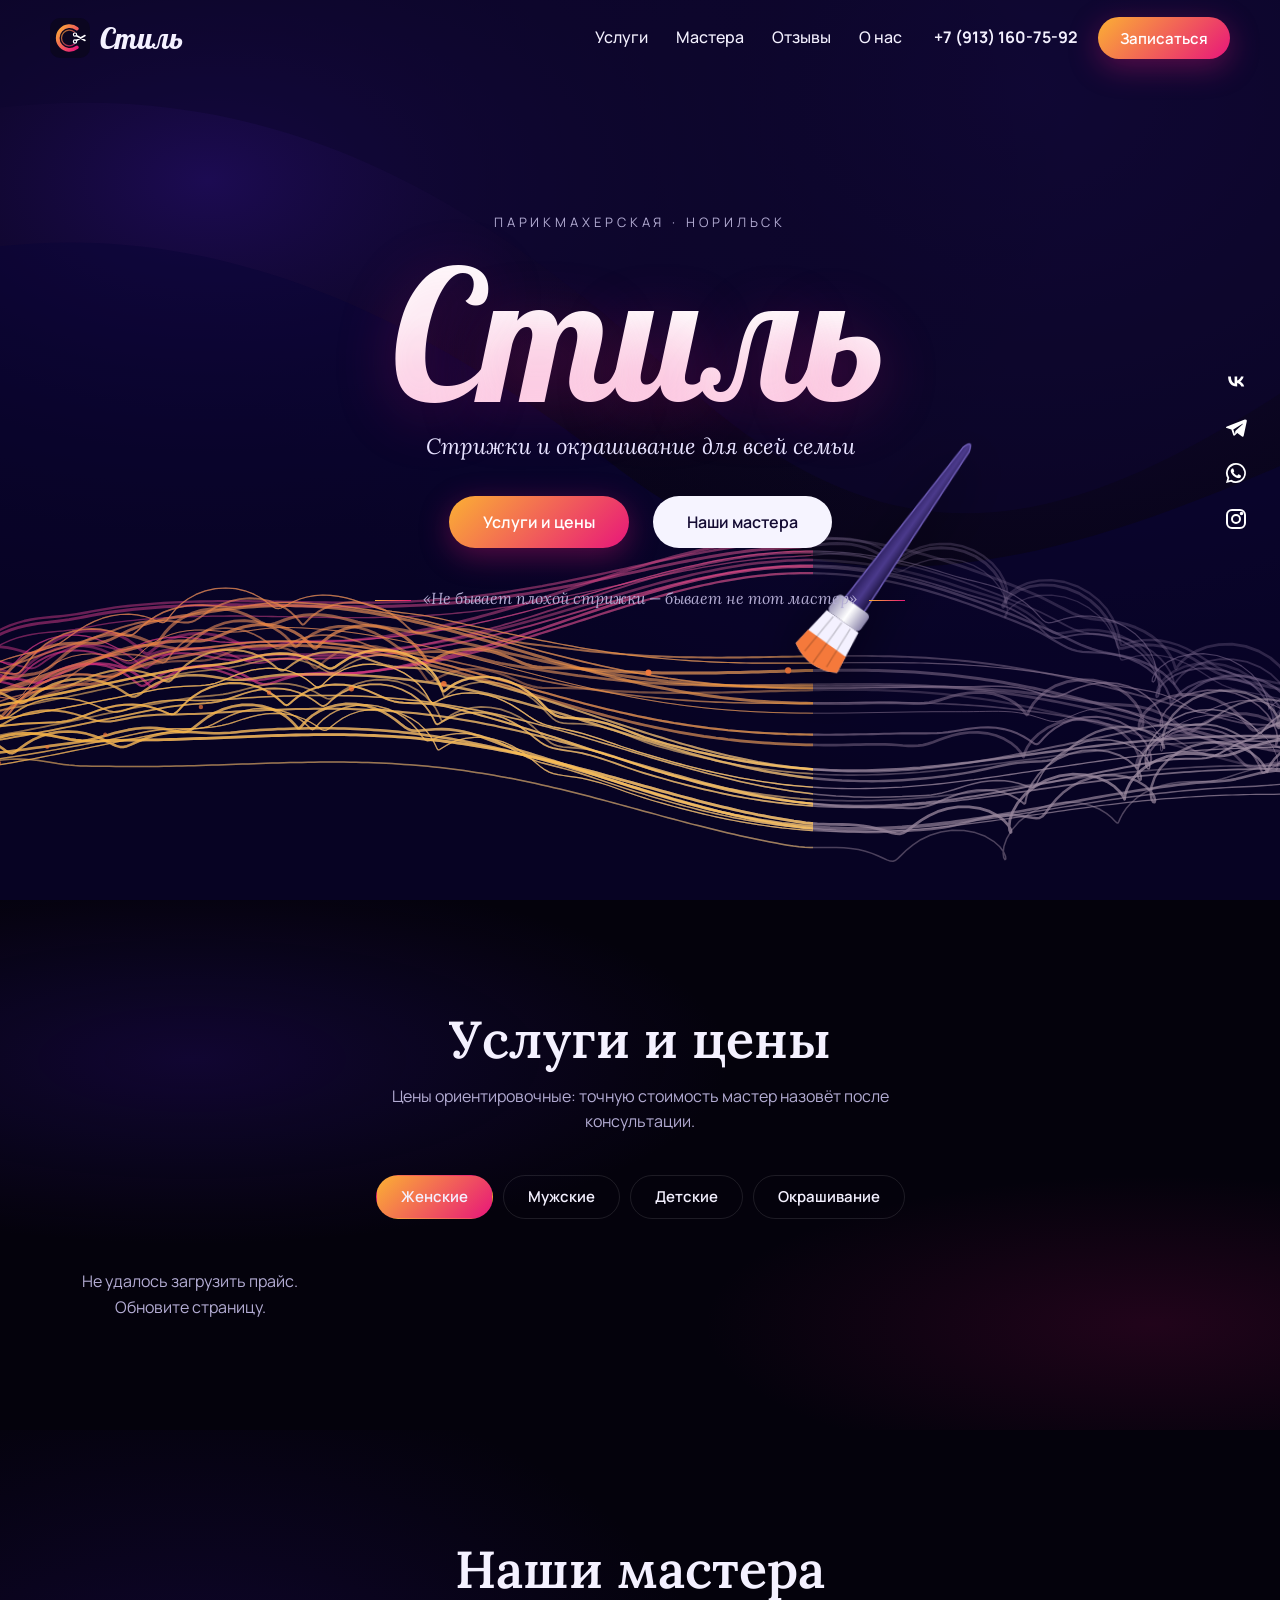
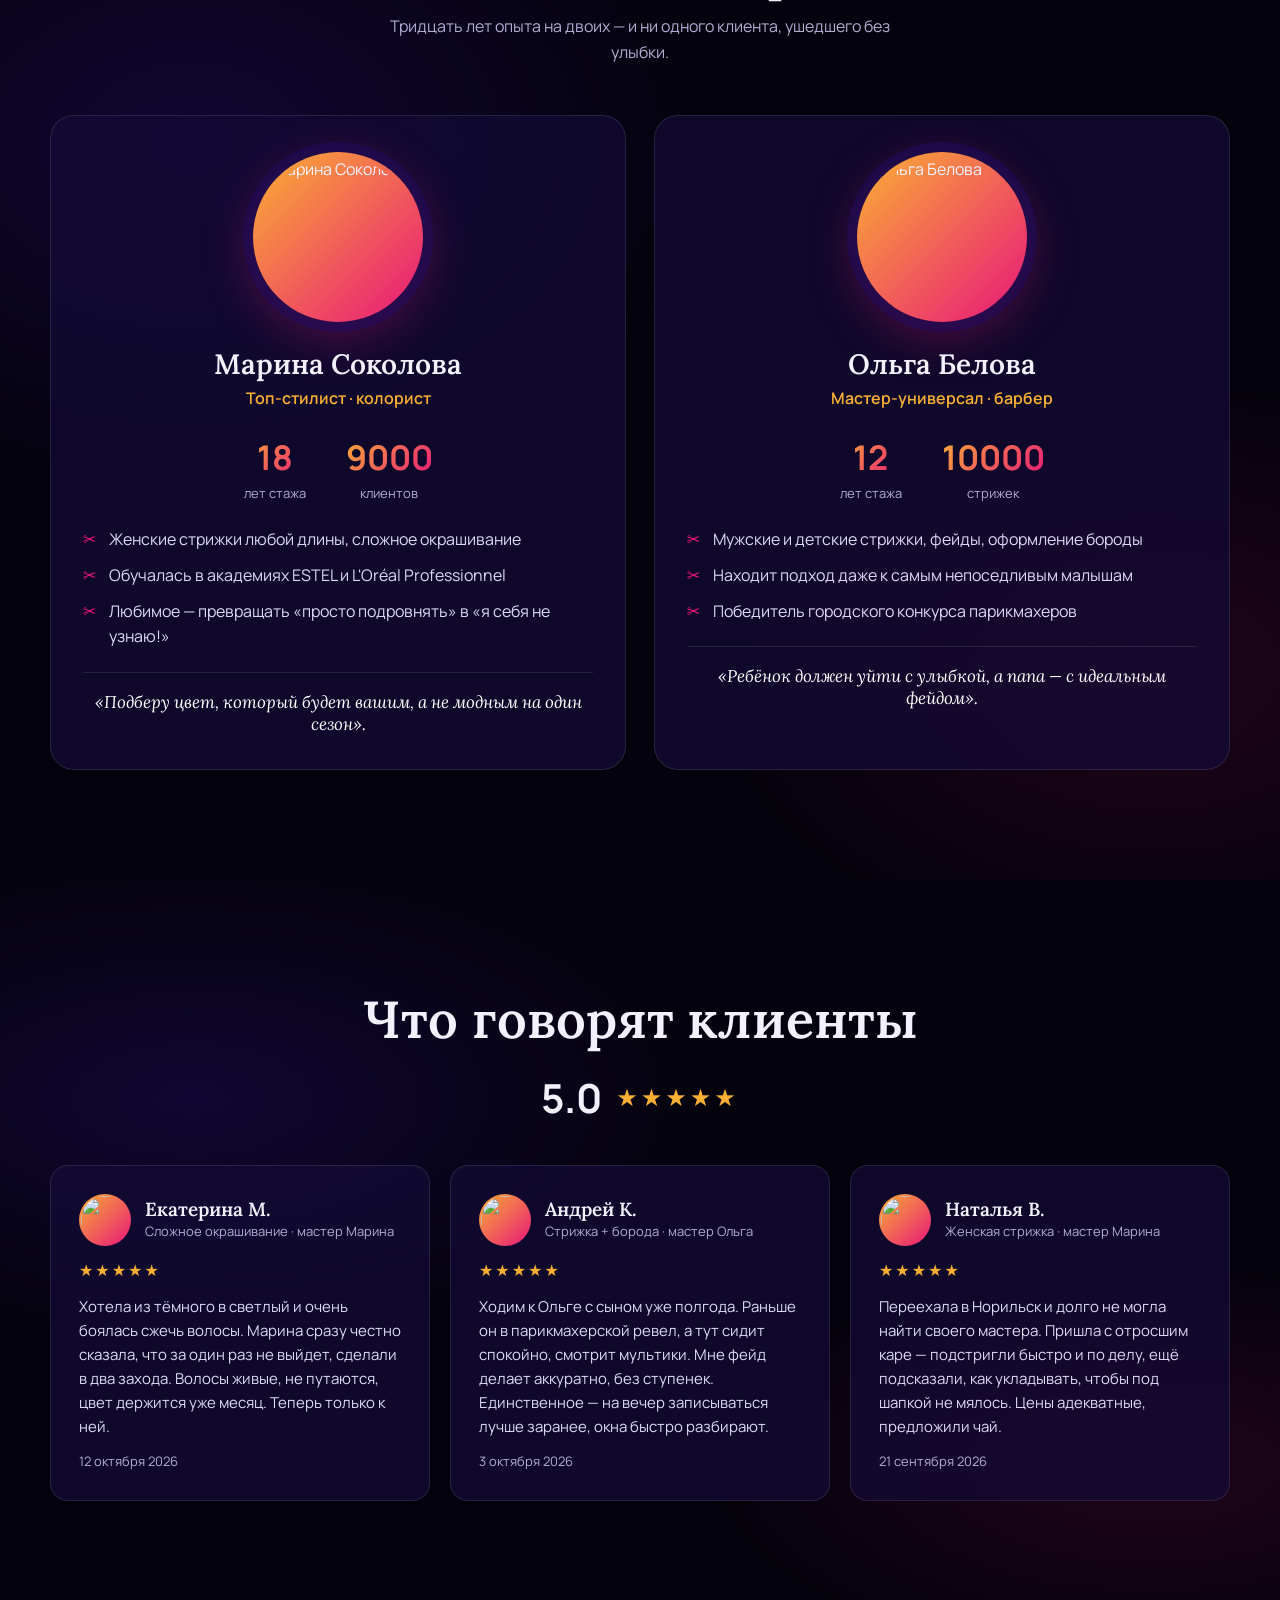
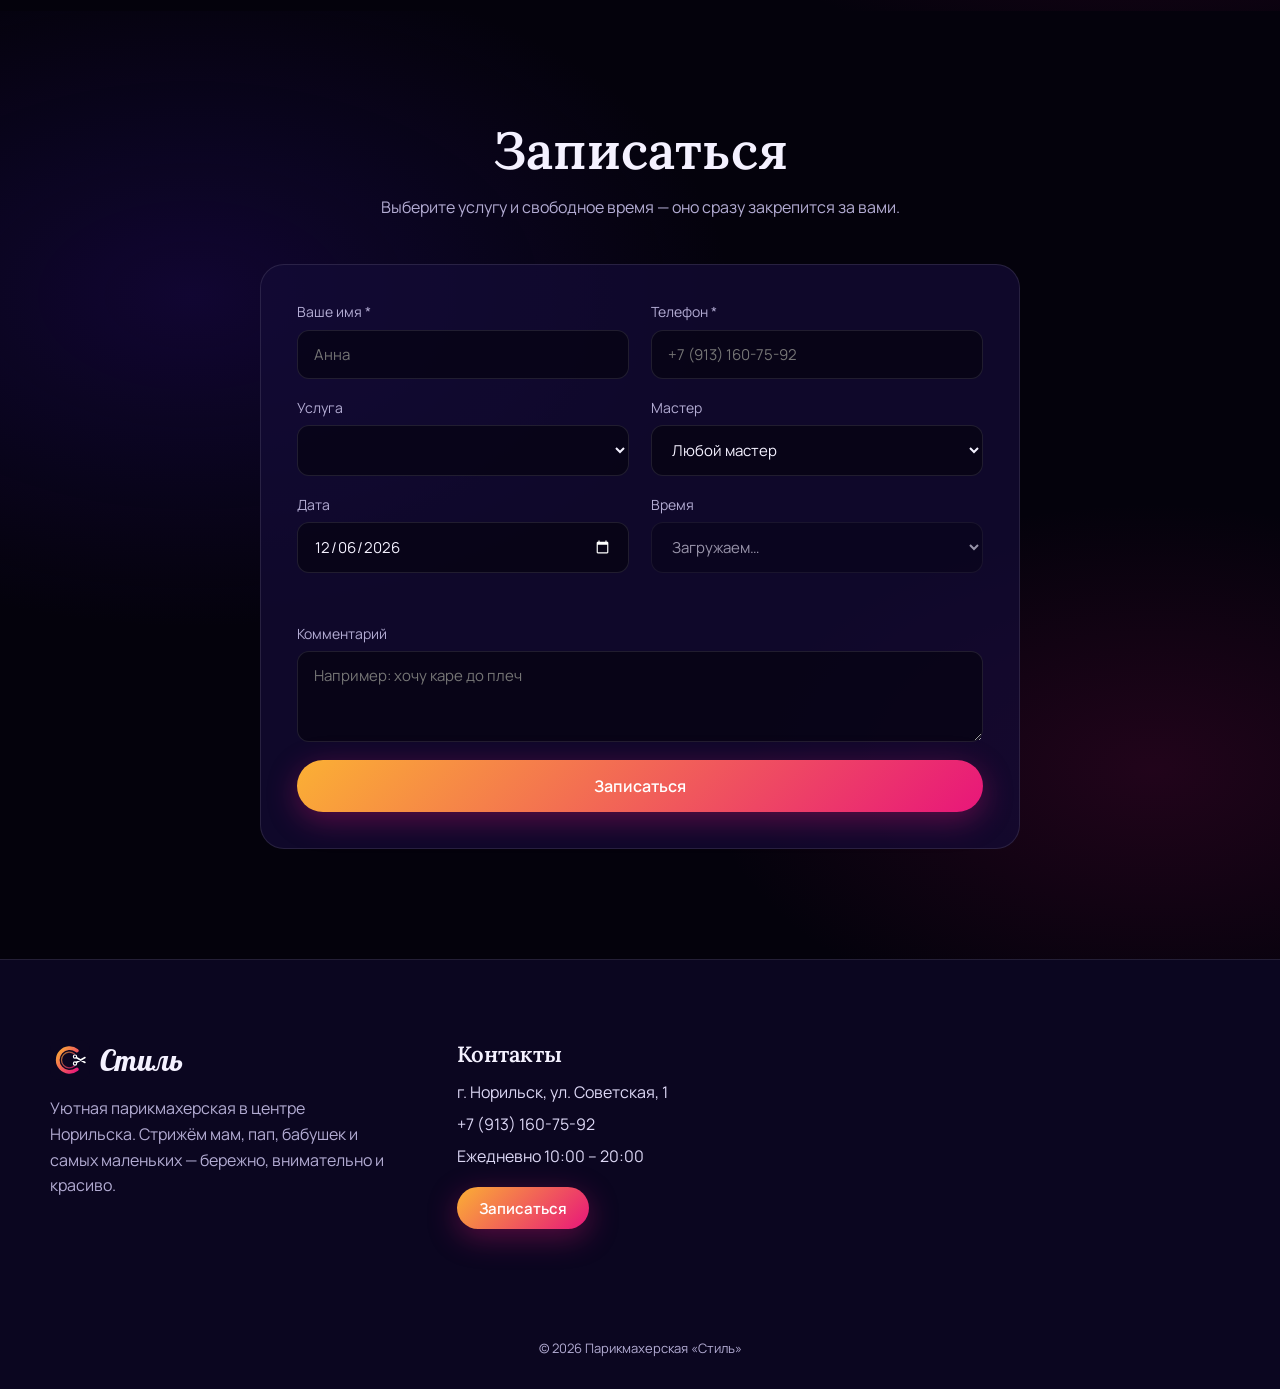
==== index.html @ c3e2d677 "Сайт парикмахерской «Стиль» с онлайн-записью - Сайт: анимированный главный экран, услуги и цены, мас" ====
<!doctype html>
<html lang="ru">
<head>
  <meta charset="utf-8">
  <meta name="viewport" content="width=device-width, initial-scale=1">
  <title>Стиль — парикмахерская в Норильске</title>
  <meta name="description" content="Парикмахерская «Стиль» в Норильске: женские, мужские и детские стрижки, окрашивание. Советская, 1.">
  <link rel="icon" href="favicon.svg" type="image/svg+xml">
  <link rel="preconnect" href="https://fonts.googleapis.com">
  <link rel="preconnect" href="https://fonts.gstatic.com" crossorigin>
  <link href="https://fonts.googleapis.com/css2?family=Lobster&family=Lora:ital,wght@0,500;0,600;1,400&family=Manrope:wght@400;500;600;700&display=swap" rel="stylesheet">
  <link rel="stylesheet" href="styles.css">
</head>
<body>

  <!-- Шапка -->
  <header class="header" id="header">
    <div class="container header__inner">
      <a href="#top" class="logo" aria-label="Стиль — на главную">
        <img src="favicon.svg" alt="" width="40" height="40">
        <span class="logo__name">Стиль</span>
      </a>

      <nav class="nav" id="nav">
        <a href="#services">Услуги</a>
        <a href="#masters">Мастера</a>
        <a href="#reviews">Отзывы</a>
        <a href="#about">О нас</a>
      </nav>

      <div class="header__actions">
        <a href="tel:+79131607592" class="phone" data-copy-phone>+7 (913) 160-75-92</a>
        <a href="#booking" class="btn btn--grad btn--sm">Записаться</a>
        <button class="burger" id="burger" aria-label="Открыть меню" aria-expanded="false">
          <span></span><span></span><span></span>
        </button>
      </div>
    </div>
  </header>

  <!-- Экран 1: главный -->
  <section class="hero" id="top">
    <svg class="hero__bg" viewBox="0 0 1440 900" preserveAspectRatio="xMidYMid slice" aria-hidden="true">
      <defs>
        <radialGradient id="glow1" cx="20%" cy="20%" r="60%">
          <stop offset="0" stop-color="#1c0b52"/>
          <stop offset="1" stop-color="#05030f" stop-opacity="0"/>
        </radialGradient>
        <!-- градиенты прядей для каждой палитры добавляются из script.js -->
        <clipPath id="paintClip">
          <rect id="paintRect" x="-200" y="0" width="0" height="900"/>
        </clipPath>
        <linearGradient id="handle" x1="0" x2="1">
          <stop offset="0" stop-color="#2a1d5c"/>
          <stop offset=".5" stop-color="#4b3a8c"/>
          <stop offset="1" stop-color="#1b1240"/>
        </linearGradient>
        <linearGradient id="ferrule" x1="0" x2="1">
          <stop offset="0" stop-color="#9c97b8"/>
          <stop offset=".5" stop-color="#ffffff"/>
          <stop offset="1" stop-color="#8a84aa"/>
        </linearGradient>
      </defs>
      <rect width="1440" height="900" fill="url(#glow1)"/>
      <path d="M0 120 C 300 60, 520 160, 760 380 S 1180 520, 1440 340 L1440 0 L0 0 Z" fill="#0d0630" opacity=".55"/>
      <path d="M0 260 C 260 200, 480 300, 700 470 S 1160 560, 1440 430 L1440 900 L0 900 Z" fill="#0a0538" opacity=".55"/>
      <!-- пряди: нижний слой — текущий цвет, верхний — новый, открывается за кисточкой -->
      <g id="strandsBase"></g>
      <g id="strandsPaint" clip-path="url(#paintClip)"></g>
      <g id="drops"></g>

      <!-- кисточка для окрашивания; кончик щетины — в точке (0, 0) -->
      <g id="brush" class="brush">
        <g transform="rotate(32)">
          <path d="M-2.5 -175 Q0 -184 2.5 -175 L8 -46 L-8 -46 Z" fill="url(#handle)" stroke="#6d5bb5" stroke-width="1"/>
          <rect x="-13" y="-48" width="26" height="14" rx="3" fill="url(#ferrule)"/>
          <path d="M-13 -34 L13 -34 L17 -4 Q0 6 -17 -4 Z" fill="#f4f1ff"/>
          <path id="brushPaint" d="M-15.5 -16 L15.5 -16 L17 -4 Q0 6 -17 -4 Z" fill="#E8167A"/>
          <path d="M-7 -33 L-9 -3 M0 -33 L0 0 M7 -33 L9 -3" stroke="rgba(0,0,0,.18)" stroke-width="1"/>
        </g>
      </g>
    </svg>

    <div class="hero__content container">
      <p class="hero__eyebrow">Парикмахерская · Норильск</p>
      <h1 class="hero__title">Стиль</h1>
      <p class="hero__lead">Стрижки и окрашивание для всей семьи</p>
      <div class="hero__buttons">
        <a href="#services" class="btn btn--grad">Услуги и цены</a>
        <a href="#masters" class="btn btn--light">Наши мастера</a>
      </div>
      <p class="hero__quote">«Не бывает плохой стрижки — бывает не тот мастер»</p>
    </div>

    <ul class="socials" aria-label="Мы в соцсетях">
      <li><a href="#" aria-label="ВКонтакте">
        <svg viewBox="0 0 24 24"><path d="M12.8 17.5c-5.5 0-8.6-3.8-8.7-10h2.8c.1 4.6 2.1 6.5 3.7 6.9V7.5h2.6v3.9c1.6-.2 3.3-2 3.8-3.9h2.6c-.4 2.4-2.2 4.2-3.4 4.9 1.2.6 3.2 2.1 4 5.1h-2.9c-.6-1.9-2.2-3.4-4.1-3.6v3.6h-.4z"/></svg>
      </a></li>
      <li><a href="#" aria-label="Telegram">
        <svg viewBox="0 0 24 24"><path d="M21.4 4.3 2.9 11.4c-1.3.5-1.2 1.2-.2 1.5l4.7 1.5 1.8 5.6c.2.6.4.8.9.8.4 0 .6-.2.9-.5l2.3-2.2 4.7 3.5c.9.5 1.5.2 1.7-.8l3.1-14.5c.3-1.3-.5-1.8-1.4-1.5zM9.3 14.6l8.9-5.6c.4-.3.8-.1.5.2l-7.4 6.7-.3 3.3-1.7-4.6z"/></svg>
      </a></li>
      <li><a href="#" aria-label="WhatsApp">
        <svg viewBox="0 0 24 24"><path d="M12 2a10 10 0 0 0-8.6 15.1L2 22l5-1.3A10 10 0 1 0 12 2zm0 18.2c-1.5 0-3-.4-4.2-1.2l-.3-.2-3 .8.8-2.9-.2-.3A8.2 8.2 0 1 1 12 20.2zm4.5-6.1c-.2-.1-1.5-.7-1.7-.8-.2-.1-.4-.1-.6.1l-.8 1c-.1.2-.3.2-.5.1-.7-.3-1.4-.7-2-1.2-.6-.5-1-1.1-1.4-1.7-.1-.3 0-.4.1-.5l.4-.4.2-.4v-.4l-.8-1.9c-.2-.5-.4-.4-.6-.4h-.5c-.2 0-.5.1-.7.3-.6.6-.9 1.4-.9 2.2.1 1 .5 1.9 1.1 2.7 1.1 1.6 2.5 2.9 4.2 3.7.5.2.9.4 1.4.5.6.2 1.1.2 1.7.1.5-.1 1.5-.6 1.7-1.2.2-.4.2-.8.1-1.2l-.4-.2z"/></svg>
      </a></li>
      <li><a href="#" aria-label="Instagram">
        <svg viewBox="0 0 24 24" fill="none" stroke="currentColor" stroke-width="2"><rect x="3" y="3" width="18" height="18" rx="5"/><circle cx="12" cy="12" r="4"/><circle cx="17.5" cy="6.5" r=".8" fill="currentColor"/></svg>
      </a></li>
    </ul>
  </section>

  <!-- Экран 2: услуги и цены -->
  <section class="section" id="services">
    <div class="container">
      <h2 class="section__title">Услуги и цены</h2>
      <p class="section__lead">Цены ориентировочные: точную стоимость мастер назовёт после консультации.</p>

      <div class="tabs" role="tablist">
        <button class="tab is-active" role="tab" data-tab="women">Женские</button>
        <button class="tab" role="tab" data-tab="men">Мужские</button>
        <button class="tab" role="tab" data-tab="kids">Детские</button>
        <button class="tab" role="tab" data-tab="color">Окрашивание</button>
      </div>

      <div class="price-grid" id="priceGrid"><!-- заполняется из script.js --></div>
    </div>
  </section>

  <!-- Экран 3: мастера -->
  <section class="section" id="masters">
    <div class="container">
      <h2 class="section__title">Наши мастера</h2>
      <p class="section__lead">Тридцать лет опыта на двоих — и ни одного клиента, ушедшего без улыбки.</p>

      <div class="masters">
        <article class="master">
          <div class="master__photo">
            <img src="https://randomuser.me/api/portraits/women/44.jpg" alt="Марина Соколова" loading="lazy">
          </div>
          <div class="master__body">
            <h3 class="master__name">Марина Соколова</h3>
            <p class="master__role">Топ-стилист · колорист</p>
            <div class="master__stats">
              <div><b data-count="18">18</b><span>лет стажа</span></div>
              <div><b data-count="9000">9000</b><span>клиентов</span></div>
            </div>
            <ul class="master__facts">
              <li>Женские стрижки любой длины, сложное окрашивание</li>
              <li>Обучалась в академиях ESTEL и L'Oréal Professionnel</li>
              <li>Любимое — превращать «просто подровнять» в «я себя не узнаю!»</li>
            </ul>
            <blockquote class="master__quote">«Подберу цвет, который будет вашим, а не модным на один сезон».</blockquote>
          </div>
        </article>

        <article class="master">
          <div class="master__photo">
            <img src="https://randomuser.me/api/portraits/women/68.jpg" alt="Ольга Белова" loading="lazy">
          </div>
          <div class="master__body">
            <h3 class="master__name">Ольга Белова</h3>
            <p class="master__role">Мастер-универсал · барбер</p>
            <div class="master__stats">
              <div><b data-count="12">12</b><span>лет стажа</span></div>
              <div><b data-count="10000">10000</b><span>стрижек</span></div>
            </div>
            <ul class="master__facts">
              <li>Мужские и детские стрижки, фейды, оформление бороды</li>
              <li>Находит подход даже к самым непоседливым малышам</li>
              <li>Победитель городского конкурса парикмахеров</li>
            </ul>
            <blockquote class="master__quote">«Ребёнок должен уйти с улыбкой, а папа — с идеальным фейдом».</blockquote>
          </div>
        </article>
      </div>
    </div>
  </section>

  <!-- Экран 4: отзывы (превью) -->
  <section class="section" id="reviews">
    <div class="container">
      <h2 class="section__title">Что говорят клиенты</h2>
      <div class="rating">
        <span class="rating__value">5.0</span>
        <span class="rating__stars" aria-label="5 звёзд из 5">★★★★★</span>      </div>

      <!-- ПРИМЕРЫ отзывов для макета: перед запуском заменить на настоящие -->
      <div class="reviews">
        <article class="review">
          <header class="review__head">
            <img class="review__avatar" src="https://randomuser.me/api/portraits/women/33.jpg" alt="" loading="lazy">
            <div>
              <h3 class="review__name">Екатерина М.</h3>
              <p class="review__meta">Сложное окрашивание · мастер Марина</p>
            </div>
          </header>
          <div class="review__stars" aria-label="5 звёзд">★★★★★</div>
          <p class="review__text">Хотела из тёмного в светлый и очень боялась сжечь волосы. Марина сразу честно сказала, что за один раз не выйдет, сделали в два захода. Волосы живые, не путаются, цвет держится уже месяц. Теперь только к ней.</p>
          <time class="review__date" datetime="2026-10-12">12 октября 2026</time>
        </article>

        <article class="review">
          <header class="review__head">
            <img class="review__avatar" src="https://randomuser.me/api/portraits/men/46.jpg" alt="" loading="lazy">
            <div>
              <h3 class="review__name">Андрей К.</h3>
              <p class="review__meta">Стрижка + борода · мастер Ольга</p>
            </div>
          </header>
          <div class="review__stars" aria-label="5 звёзд">★★★★★</div>
          <p class="review__text">Ходим к Ольге с сыном уже полгода. Раньше он в парикмахерской ревел, а тут сидит спокойно, смотрит мультики. Мне фейд делает аккуратно, без ступенек. Единственное — на вечер записываться лучше заранее, окна быстро разбирают.</p>
          <time class="review__date" datetime="2026-10-03">3 октября 2026</time>
        </article>

        <article class="review">
          <header class="review__head">
            <img class="review__avatar" src="https://randomuser.me/api/portraits/women/79.jpg" alt="" loading="lazy">
            <div>
              <h3 class="review__name">Наталья В.</h3>
              <p class="review__meta">Женская стрижка · мастер Марина</p>
            </div>
          </header>
          <div class="review__stars" aria-label="5 звёзд">★★★★★</div>
          <p class="review__text">Переехала в Норильск и долго не могла найти своего мастера. Пришла с отросшим каре — подстригли быстро и по делу, ещё подсказали, как укладывать, чтобы под шапкой не мялось. Цены адекватные, предложили чай.</p>
          <time class="review__date" datetime="2026-09-21">21 сентября 2026</time>
        </article>
      </div>

    </div>
  </section>

  <!-- Запись -->
  <section class="section" id="booking">
    <div class="container">
      <h2 class="section__title">Записаться</h2>
      <p class="section__lead">Выберите услугу и свободное время — оно сразу закрепится за вами.</p>

      <form class="form" id="bookingForm" novalidate>
        <label class="field">
          <span>Ваше имя *</span>
          <input type="text" name="name" required autocomplete="name" maxlength="60" placeholder="Анна">
          <small class="field__error" aria-live="polite"></small>
        </label>
        <label class="field">
          <span>Телефон *</span>
          <input type="tel" name="phone" required autocomplete="tel" maxlength="22" placeholder="+7 (913) 160-75-92">
          <small class="field__error" aria-live="polite"></small>
        </label>
        <label class="field">
          <span>Услуга</span>
          <select name="service" id="serviceSelect"></select>
          <small class="field__hint" id="serviceHint" hidden>📞 Наш менеджер перезвонит вам для уточнения деталей и цены.</small>
        </label>
        <label class="field">
          <span>Мастер</span>
          <select name="master" id="masterSelect">
            <option value="any">Любой мастер</option>
            <option value="marina">Марина Соколова</option>
            <option value="olga">Ольга Белова</option>
          </select>
        </label>
        <label class="field">
          <span>Дата</span>
          <input type="date" name="date" id="dateInput" required>
        </label>
        <label class="field">
          <span>Время</span>
          <select name="time" id="timeSelect" required disabled>
            <option>Загружаем…</option>
          </select>
        </label>
        <p class="form__note field--wide" id="slotNote" aria-live="polite"></p>
        <label class="field field--wide">
          <span>Комментарий</span>
          <textarea name="comment" rows="3" maxlength="500" placeholder="Например: хочу каре до плеч"></textarea>
          <small class="field__error" aria-live="polite"></small>
        </label>
        <!-- ловушка для спам-ботов: человек это поле не видит -->
        <input type="text" name="website" class="hp" tabindex="-1" autocomplete="off" aria-hidden="true">
        <button type="submit" class="btn btn--grad field--wide">Записаться</button>
      </form>
    </div>
  </section>

  <!-- О нас и контакты -->
  <footer class="footer" id="about">
    <div class="container footer__grid">
      <div>
        <a href="#top" class="logo">
          <img src="favicon.svg" alt="" width="40" height="40">
          <span class="logo__name">Стиль</span>
        </a>
        <p class="footer__about">Уютная парикмахерская в центре Норильска. Стрижём мам, пап, бабушек и самых маленьких — бережно, внимательно и красиво.</p>
      </div>
      <div class="footer__contacts">
        <h3>Контакты</h3>
        <p>г. Норильск, ул. Советская, 1</p>
        <p><a href="tel:+79131607592" data-copy-phone>+7 (913) 160-75-92</a></p>
        <p>Ежедневно 10:00 – 20:00</p>
        <a href="#booking" class="btn btn--grad btn--sm">Записаться</a>
      </div>
      <div class="footer__map">
        <iframe src="https://yandex.ru/map-widget/v1/?text=%D0%9D%D0%BE%D1%80%D0%B8%D0%BB%D1%8C%D1%81%D0%BA%2C%20%D0%A1%D0%BE%D0%B2%D0%B5%D1%82%D1%81%D0%BA%D0%B0%D1%8F%2C%201&z=16" title="Карта: Норильск, Советская, 1" loading="lazy"></iframe>
      </div>
    </div>
    <p class="footer__copy">© 2026 Парикмахерская «Стиль»</p>
  </footer>

  <!-- Окно «успешно записались» -->
  <div class="modal" id="successModal" hidden>
    <div class="modal__box" role="dialog" aria-modal="true" aria-labelledby="modalTitle">
      <div class="modal__icon">✓</div>
      <h3 id="modalTitle">Успешно, вы записались!</h3>
      <p id="modalText"></p>
      <p class="modal__callback" id="modalCallback" hidden>📞 Наш менеджер перезвонит вам для уточнения деталей и цены.</p>
      <button class="btn btn--grad" id="modalClose">Отлично</button>
    </div>
  </div>

  <!-- «Моя запись»: видна, пока у клиента есть предстоящая запись -->
  <button type="button" class="my-booking" id="myBookingBtn" hidden>
    <span class="my-booking__icon" aria-hidden="true">✂</span>
    <span class="my-booking__text"><b>Моя запись</b><span id="myBookingWhen"></span></span>
    <span class="my-booking__count" id="myBookingCount" hidden></span>
  </button>

  <div class="modal" id="myBookingsModal" hidden>
    <div class="modal__box modal__box--list" role="dialog" aria-modal="true" aria-labelledby="myTitle">
      <button type="button" class="modal__x" data-close aria-label="Закрыть">×</button>
      <h3 id="myTitle">Ваши записи</h3>
      <p id="myHello"></p>
      <div class="my-list" id="myList"></div>
      <div class="modal__actions">
        <a href="#booking" class="btn btn--grad" data-close>Записаться ещё</a>
      </div>
      <button type="button" class="link-btn" id="forgetMe">Это не я — забыть мои данные на этом устройстве</button>
    </div>
  </div>

  <div class="toast" id="toast" role="status" aria-live="polite"></div>

  <script src="script.js"></script>
</body>
</html>
---- styles.css ----
:root {
  --bg: #04020c;
  --bg-2: #0b0620;
  --card: rgba(20, 12, 54, .72);
  --line: rgba(255, 255, 255, .1);
  --text: #f4f1ff;
  --muted: #b3acd3;
  --gold: #FBB034;
  --pink: #E8167A;
  --grad: linear-gradient(135deg, var(--gold), var(--pink));
  --radius: 18px;
  --font-brand: "Lobster", cursive;
  --font-head: "Lora", Georgia, serif;
  --font-body: "Manrope", system-ui, sans-serif;
}

* { box-sizing: border-box; margin: 0; padding: 0; }
html { scroll-behavior: smooth; scroll-padding-top: 80px; }
body {
  background: var(--bg);
  color: var(--text);
  font-family: var(--font-body);
  line-height: 1.6;
  overflow-x: hidden;
}
a { color: inherit; text-decoration: none; }
img { display: block; max-width: 100%; }

.container { width: min(1180px, 100% - 32px); margin-inline: auto; }
.center { display: flex; justify-content: center; gap: 16px; flex-wrap: wrap; margin-top: 40px; }

/* ---------- кнопки ---------- */
.btn {
  display: inline-flex; align-items: center; justify-content: center;
  min-height: 52px; padding: 0 34px;
  border: 0; border-radius: 999px;
  font: 600 16px var(--font-body);
  cursor: pointer;
  transition: transform .2s, box-shadow .2s;
}
.btn:hover { transform: translateY(-2px); }
.btn--grad { background: var(--grad); color: #fff; box-shadow: 0 8px 30px rgba(232, 22, 122, .35); }
.btn--grad:hover { box-shadow: 0 12px 40px rgba(232, 22, 122, .55); }
.btn--light { background: #f6f4ff; color: #140b33; }
.btn--sm { min-height: 42px; padding: 0 22px; font-size: 15px; }

/* ---------- шапка ---------- */
.header {
  position: fixed; inset: 0 0 auto; z-index: 50;
  transition: background .3s, backdrop-filter .3s;
}
.header.is-scrolled {
  background: rgba(6, 3, 20, .8);
  backdrop-filter: blur(12px);
  border-bottom: 1px solid var(--line);
}
.header__inner { display: flex; align-items: center; gap: 32px; height: 76px; }
.logo { display: flex; align-items: center; gap: 10px; }
.logo__name { font: 30px var(--font-brand); }
.nav { display: flex; gap: 28px; margin-left: auto; }
.nav a { font-weight: 500; perspective: 300px; }

/* переворот вверх: пункт меню — грань кубика, при наведении выезжает нижняя грань */
.flip {
  --h: 1.5em;
  display: inline-block; position: relative; height: var(--h); line-height: var(--h);
  transform-style: preserve-3d;
  transform-origin: 50% 50% calc(var(--h) / -2);
  transition: transform .45s cubic-bezier(.3, 1.4, .5, 1);
}
.flip__face { display: block; backface-visibility: hidden; }
.flip__face--bottom {
  position: absolute; inset: 0;
  transform-origin: 50% 0;
  transform: translateY(100%) rotateX(-90deg);
  background: var(--grad); -webkit-background-clip: text; background-clip: text; color: transparent;
}
.nav a:hover .flip, .nav a:focus-visible .flip { transform: rotateX(90deg); }
.header__actions { display: flex; align-items: center; gap: 20px; }
.phone { font-weight: 700; white-space: nowrap; }
.phone:hover { color: var(--gold); }

.burger { display: none; width: 42px; height: 42px; background: none; border: 0; cursor: pointer; }
.burger span { display: block; width: 24px; height: 2px; margin: 5px auto; background: #fff; transition: .3s; }

/* ---------- главный экран ---------- */
.hero {
  position: relative; min-height: 100vh; min-height: 100svh;
  display: flex; align-items: center;
  overflow: hidden;
  background: radial-gradient(ellipse at 80% 10%, #13093a 0%, var(--bg) 60%);
}
.hero__bg { position: absolute; inset: 0; width: 100%; height: 100%; }
.hero__content { position: relative; z-index: 2; text-align: center; padding: 120px 0 200px; }
.hero__eyebrow {
  text-transform: uppercase; letter-spacing: .3em; font-size: 13px; color: var(--muted);
}
.hero__title {
  font: clamp(84px, 16vw, 180px)/1 var(--font-brand);
  background: linear-gradient(180deg, #fff 40%, #ffd9ec);
  -webkit-background-clip: text; background-clip: text; color: transparent;
  text-shadow: 0 10px 60px rgba(232, 22, 122, .25);
  margin: 12px 0 8px;
}
.hero__lead { font: italic 22px var(--font-head); color: #e7e2ff; }
.hero__buttons { display: flex; justify-content: center; gap: 24px; flex-wrap: wrap; margin-top: 36px; }
.hero__quote {
  margin-top: 40px; font: italic 16px var(--font-head); color: var(--muted);
}
.hero__quote::before, .hero__quote::after {
  content: ""; display: inline-block; width: 36px; height: 1px; vertical-align: middle;
  background: var(--grad); margin: 0 12px;
}

/* кисточка для окрашивания */
.brush { filter: drop-shadow(0 8px 18px rgba(0, 0, 0, .5)); }

/* соцсети */
.socials {
  position: absolute; z-index: 3; right: 32px; top: 50%; transform: translateY(-50%);
  list-style: none; display: flex; flex-direction: column; gap: 22px;
}
.socials a { display: block; width: 24px; height: 24px; color: #fff; transition: color .2s, transform .2s; }
.socials a:hover { color: var(--gold); transform: scale(1.15); }
.socials svg { width: 100%; height: 100%; fill: currentColor; }
.socials svg[fill="none"] { fill: none; }

/* ---------- секции ---------- */
.section { position: relative; padding: 110px 0; }
.section::before {
  content: ""; position: absolute; inset: 0; z-index: -1; pointer-events: none;
  background: radial-gradient(ellipse 60% 50% at 15% 30%, rgba(40, 14, 120, .35), transparent 70%),
              radial-gradient(ellipse 50% 40% at 90% 80%, rgba(120, 10, 70, .25), transparent 70%);
}
.section__title {
  font: 600 clamp(34px, 5vw, 52px)/1.15 var(--font-head);
  text-align: center;
}
.section__lead { text-align: center; color: var(--muted); max-width: 560px; margin: 14px auto 0; }

/* вкладки */
.tabs {
  display: flex; justify-content: center; flex-wrap: wrap; gap: 10px;
  margin: 40px auto 36px;
}
.tab {
  min-height: 44px; padding: 0 24px; border-radius: 999px;
  background: transparent; border: 1px solid var(--line); color: var(--text);
  font: 600 15px var(--font-body); cursor: pointer; transition: .2s;
}
.tab:hover { border-color: rgba(251, 176, 52, .6); }
.tab.is-active { background: var(--grad); border-color: transparent; }

/* карточки цен */
.price-grid { display: grid; grid-template-columns: repeat(auto-fill, minmax(260px, 1fr)); gap: 20px; }
.price-card {
  position: relative; overflow: hidden;
  display: flex; flex-direction: column; gap: 10px;
  padding: 26px; border-radius: var(--radius);
  background: var(--card); border: 1px solid var(--line);
  animation: card-in .45s both;
  transition: transform .25s, border-color .25s;
}
.price-card::before {
  content: ""; position: absolute; inset: auto -30% -60% auto; width: 70%; aspect-ratio: 1;
  background: radial-gradient(circle, rgba(232, 22, 122, .28), transparent 65%);
  transition: opacity .3s; opacity: .5;
}
.price-card:hover { transform: translateY(-4px); border-color: rgba(251, 176, 52, .4); }
.price-card:hover::before { opacity: 1; }
.price-card h3 { font: 600 21px var(--font-head); }
.price-card p { color: var(--muted); font-size: 14px; flex: 1; }
.price-card__bottom { display: flex; align-items: center; justify-content: space-between; gap: 12px; margin-top: 6px; }
.price-card__price { font-weight: 700; font-size: 20px; color: var(--gold); }
.price-card__price--deal { font-size: 15px; color: #ff8fc0; }
.price-card__btn {
  background: none; border: 1px solid var(--line); color: var(--text);
  border-radius: 999px; padding: 8px 16px; font: 600 13px var(--font-body); cursor: pointer;
  transition: .2s; position: relative; z-index: 1;
}
.price-card__btn:hover { background: var(--grad); border-color: transparent; }
@keyframes card-in { from { opacity: 0; transform: translateY(16px); } }

/* мастера */
.masters { display: grid; grid-template-columns: repeat(2, 1fr); gap: 28px; margin-top: 50px; }
.master {
  display: flex; flex-direction: column; overflow: hidden;
  border-radius: 24px; background: var(--card); border: 1px solid var(--line);
}
.master__photo {
  display: grid; place-items: center; padding: 36px 0 0;
}
.master__photo img {
  width: 170px; height: 170px; object-fit: cover; border-radius: 50%;
  border: 5px solid transparent;
  background: var(--grad) border-box;
  box-shadow: 0 0 0 10px rgba(30, 10, 90, .6), 0 12px 50px rgba(232, 22, 122, .35);
}
.master__body { padding: 24px 32px 34px; text-align: center; }
.master__name { font: 600 28px var(--font-head); }
.master__role { color: var(--gold); font-weight: 600; margin-top: 4px; }
.master__stats { display: flex; justify-content: center; gap: 40px; margin: 22px 0; }
.master__stats b { display: block; font: 700 34px var(--font-body); background: var(--grad); -webkit-background-clip: text; background-clip: text; color: transparent; }
.master__stats span { font-size: 13px; color: var(--muted); }
.master__facts { list-style: none; text-align: left; display: grid; gap: 10px; }
.master__facts li { padding-left: 26px; position: relative; color: #ddd8f5; }
.master__facts li::before { content: "✂"; position: absolute; left: 0; color: var(--pink); }
.master__quote {
  margin-top: 22px; padding-top: 18px; border-top: 1px solid var(--line);
  font: italic 17px var(--font-head); color: #fff;
}

/* отзывы */
.rating { display: flex; align-items: center; justify-content: center; gap: 14px; margin-top: 20px; flex-wrap: wrap; }
.rating__value { font: 700 40px var(--font-body); }
.rating__stars { color: var(--gold); font-size: 24px; letter-spacing: 3px; }
.rating__note { color: var(--muted); font-size: 14px; width: 100%; text-align: center; }
.reviews { display: grid; grid-template-columns: repeat(3, 1fr); gap: 20px; margin-top: 40px; }
.review {
  display: flex; flex-direction: column; gap: 12px;
  padding: 28px; border-radius: var(--radius);
  background: var(--card); border: 1px solid var(--line);
  transition: transform .25s, border-color .25s;
}
.review:hover { transform: translateY(-4px); border-color: rgba(251, 176, 52, .4); }
.review__head { display: flex; align-items: center; gap: 14px; }
.review__avatar {
  flex: none; width: 52px; height: 52px; border-radius: 50%;
  display: grid; place-items: center; object-fit: cover;
  border: 2px solid transparent;
  background: var(--grad) border-box;
  font-weight: 700; font-size: 16px;
}
.review__name { font: 600 19px var(--font-head); }
.review__meta { font-size: 13px; color: var(--muted); }
.review__stars { color: var(--gold); letter-spacing: 2px; }
.review__text { color: #ddd8f5; font-size: 15px; flex: 1; }
.review__date { font-size: 13px; color: var(--muted); }

/* форма */
.form {
  display: grid; grid-template-columns: repeat(2, 1fr); gap: 18px 22px;
  max-width: 760px; margin: 44px auto 0; padding: 36px;
  background: var(--card); border: 1px solid var(--line); border-radius: 24px;
}
.field { display: grid; gap: 6px; font-size: 14px; color: var(--muted); }
.field--wide { grid-column: 1 / -1; }
.field input, .field select, .field textarea {
  width: 100%; padding: 13px 16px; border-radius: 12px;
  background: rgba(4, 2, 12, .6); border: 1px solid var(--line); color: var(--text);
  font: 15px var(--font-body); color-scheme: dark;
  transition: border-color .2s;
}
.field textarea { resize: vertical; }
.field input:focus, .field select:focus, .field textarea:focus { outline: none; border-color: var(--gold); }
.field.is-error input, .field.is-error textarea { border-color: #ff4d6d; }
.field__error { min-height: 0; color: #ff8fa3; font-size: 13px; }
.field__error:empty { display: none; }
.field__hint {
  padding: 10px 12px; border-radius: 10px; font-size: 13px; line-height: 1.4; color: #ffe2b0;
  background: rgba(251, 176, 52, .12); border: 1px solid rgba(251, 176, 52, .35);
}
.field__hint[hidden] { display: none; }
.field select:disabled { opacity: .6; }
.form__note { min-height: 1.4em; margin-top: -6px; font-size: 14px; color: var(--gold); }
.hp { position: absolute; left: -9999px; width: 1px; height: 1px; opacity: 0; }
.btn:disabled { opacity: .6; cursor: wait; transform: none; }
.btn--ghost { background: transparent; color: var(--text); border: 1px solid var(--line); }
.btn--ghost:hover { border-color: #ff4d6d; color: #ff8fa3; }

/* подвал */
.footer { padding: 80px 0 30px; background: var(--bg-2); border-top: 1px solid var(--line); }
.footer__grid { display: grid; grid-template-columns: 1.2fr 1fr 1.4fr; gap: 40px; }
.footer__about { color: var(--muted); margin-top: 16px; max-width: 340px; }
.footer__contacts h3 { font: 600 22px var(--font-head); margin-bottom: 12px; }
.footer__contacts p { color: #ddd8f5; margin-bottom: 6px; }
.footer__contacts .btn { margin-top: 12px; }
.footer__map iframe { width: 100%; height: 240px; border: 0; border-radius: var(--radius); filter: grayscale(.3) invert(.9) hue-rotate(200deg); }
.footer__copy { text-align: center; color: var(--muted); font-size: 13px; margin-top: 50px; }

/* модалка */
.modal {
  position: fixed; inset: 0; z-index: 100;
  display: grid; place-items: center; padding: 16px;
  background: rgba(2, 1, 8, .75); backdrop-filter: blur(6px);
}
.modal[hidden] { display: none; }
.modal__box {
  width: min(420px, 100%); padding: 40px 32px; text-align: center;
  background: var(--bg-2); border: 1px solid var(--line); border-radius: 24px;
  animation: pop .35s cubic-bezier(.2, 1.4, .4, 1);
}
.modal__icon {
  width: 72px; height: 72px; margin: 0 auto 18px; border-radius: 50%;
  display: grid; place-items: center; font-size: 36px; font-weight: 700;
  background: var(--grad);
}
.modal__box h3 { font: 600 26px var(--font-head); }
.modal__box p { color: var(--muted); margin: 10px 0 20px; }
.modal__box .modal__callback {
  margin-top: -6px; padding: 12px 14px; border-radius: 12px; color: #ffe2b0;
  background: rgba(251, 176, 52, .12); border: 1px solid rgba(251, 176, 52, .35);
}
.modal__box { width: min(480px, 100%); }
.modal__actions { display: flex; justify-content: center; gap: 12px; flex-wrap: wrap; }
.modal__box--list { position: relative; max-height: calc(100vh - 32px); overflow-y: auto; }
.modal__x {
  position: absolute; top: 12px; right: 16px;
  background: none; border: 0; color: var(--muted); font-size: 28px; cursor: pointer;
}
.modal__x:hover { color: #fff; }
.link-btn {
  margin-top: 18px; background: none; border: 0; cursor: pointer;
  color: var(--muted); font: 13px var(--font-body); text-decoration: underline;
}
.link-btn:hover { color: var(--text); }

/* записи клиента в окне */
.my-list { display: grid; gap: 12px; margin-bottom: 22px; text-align: left; }
.my-item {
  padding: 16px; border-radius: 14px;
  background: rgba(4, 2, 12, .6); border: 1px solid var(--line);
}
.my-item__when { font-weight: 700; font-size: 17px; }
.my-item__what { color: var(--muted); font-size: 14px; margin: 4px 0 12px; }
.my-item__actions { display: flex; gap: 10px; flex-wrap: wrap; }
.my-item__actions .btn { min-height: 40px; padding: 0 18px; font-size: 14px; }
.my-empty { color: var(--muted); text-align: center; }

/* плавающая кнопка «Моя запись» */
.my-booking {
  position: fixed; right: 20px; bottom: 20px; z-index: 90;
  display: flex; align-items: center; gap: 12px;
  padding: 10px 18px 10px 10px; border: 0; border-radius: 999px; cursor: pointer;
  background: var(--grad); color: #fff; text-align: left;
  box-shadow: 0 10px 34px rgba(232, 22, 122, .45);
  animation: my-in .5s cubic-bezier(.2, 1.3, .4, 1), my-glow 2.8s ease-in-out infinite;
  transition: transform .2s;
}
.my-booking[hidden] { display: none; }
.my-booking:hover { transform: translateY(-3px); }
.my-booking__icon {
  display: grid; place-items: center; width: 40px; height: 40px; border-radius: 50%;
  background: rgba(255, 255, 255, .22); font-size: 18px;
}
.my-booking__text { display: grid; line-height: 1.25; font: 13px var(--font-body); }
.my-booking__text b { font-size: 15px; }
.my-booking__count {
  position: absolute; top: -6px; right: -4px; min-width: 22px; height: 22px; padding: 0 6px;
  display: grid; place-items: center; border-radius: 999px;
  background: #fff; color: var(--pink); font: 700 12px var(--font-body);
}
.my-booking__count[hidden] { display: none; }
@keyframes my-in { from { opacity: 0; transform: translateY(30px) scale(.9); } }
@keyframes my-glow {
  0%, 100% { box-shadow: 0 10px 34px rgba(232, 22, 122, .45); }
  50% { box-shadow: 0 10px 44px rgba(251, 176, 52, .6); }
}
@keyframes pop { from { opacity: 0; transform: scale(.85); } }

/* всплывашка снизу */
.toast {
  position: fixed; left: 50%; bottom: 28px; z-index: 120;
  padding: 14px 26px; border-radius: 999px;
  background: var(--grad); color: #fff; font-weight: 600; white-space: nowrap;
  box-shadow: 0 10px 40px rgba(232, 22, 122, .45);
  transform: translate(-50%, 150%); opacity: 0;
  transition: transform .4s cubic-bezier(.2, 1.3, .4, 1), opacity .3s;
  pointer-events: none;
}
.toast.is-visible { transform: translate(-50%, 0); opacity: 1; }

/* ---------- адаптив ---------- */
@media (max-width: 1000px) {
  .nav {
    position: fixed; inset: 76px 0 auto; flex-direction: column; gap: 0;
    background: rgba(6, 3, 20, .97); border-bottom: 1px solid var(--line);
    transform: translateY(calc(-100% - 80px)); visibility: hidden;
    transition: transform .3s, visibility .3s; z-index: -1;
  }
  .nav.is-open { transform: none; visibility: visible; }
  .nav a { padding: 16px 24px; border-top: 1px solid var(--line); }
  .burger { display: block; }
  .masters, .reviews { grid-template-columns: 1fr; }
  .footer__grid { grid-template-columns: 1fr; }
}
@media (max-width: 640px) {
  .header__inner { gap: 12px; }
  .phone { display: none; }
  .header__actions .btn { display: none; }
  .socials { right: auto; left: 50%; top: auto; bottom: 24px; transform: translateX(-50%); flex-direction: row; }
  .hero__content { padding-bottom: 240px; }
  .hero__quote::before, .hero__quote::after { width: 16px; margin: 0 6px; }
  .form { grid-template-columns: 1fr; padding: 24px 18px; }
  /* на телефоне «Моя запись» — крупная панель во всю ширину, чтобы её точно заметили */
  .my-booking {
    left: 12px; right: 12px; bottom: 12px;
    gap: 16px; padding: 16px 20px 16px 16px; border-radius: 22px;
  }
  .my-booking__icon { width: 56px; height: 56px; font-size: 26px; flex: none; }
  .my-booking__text { font-size: 16px; }
  .my-booking__text b { font-size: 21px; }
  .my-booking::after {
    content: "›"; margin-left: auto; font-size: 34px; line-height: 1; opacity: .9;
  }
  .my-booking__count { top: -8px; right: 10px; min-width: 26px; height: 26px; font-size: 14px; }
  .has-my-booking .socials { bottom: 120px; } /* не прятать соцсети под панелью */
  .has-my-booking .footer { padding-bottom: 120px; }
  .toast { bottom: 120px; }
  .master__body { padding: 20px 20px 28px; }
  .section { padding: 80px 0; }
}

@media (prefers-reduced-motion: reduce) {
  html { scroll-behavior: auto; }
}
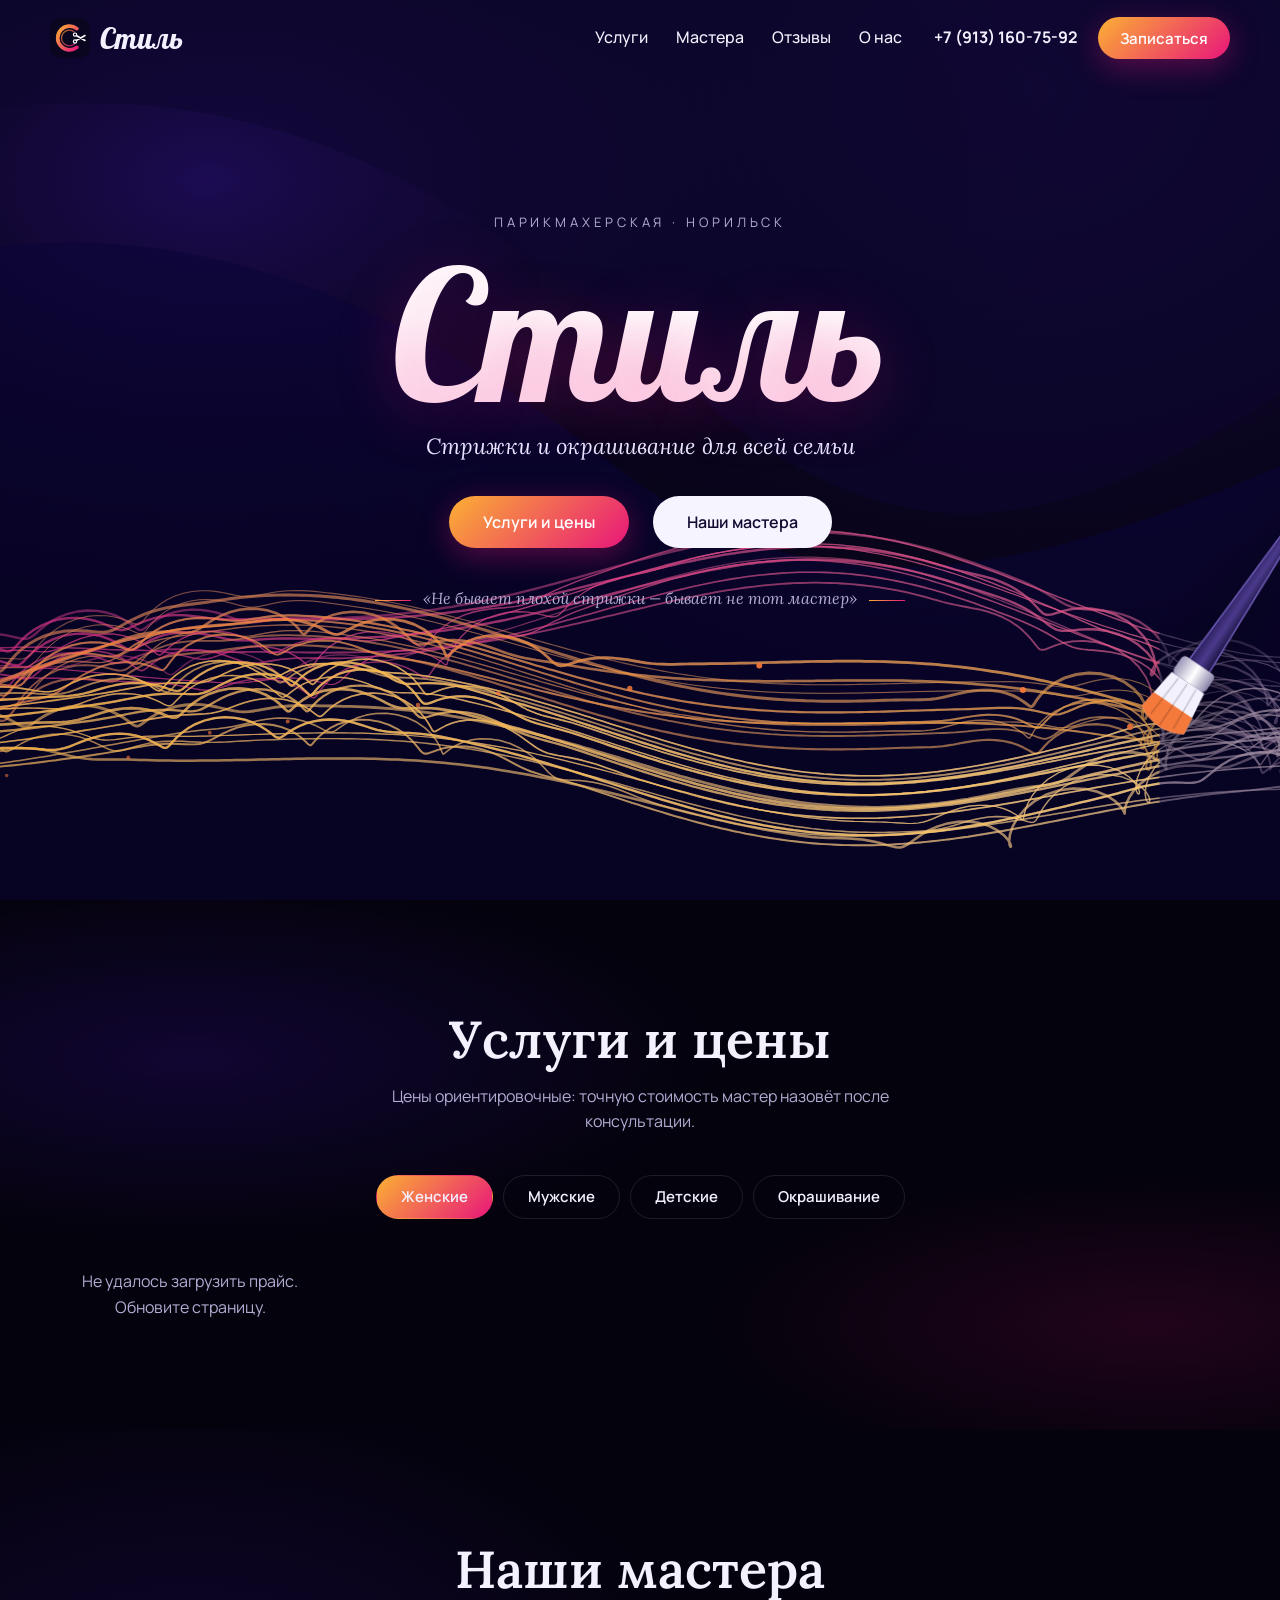
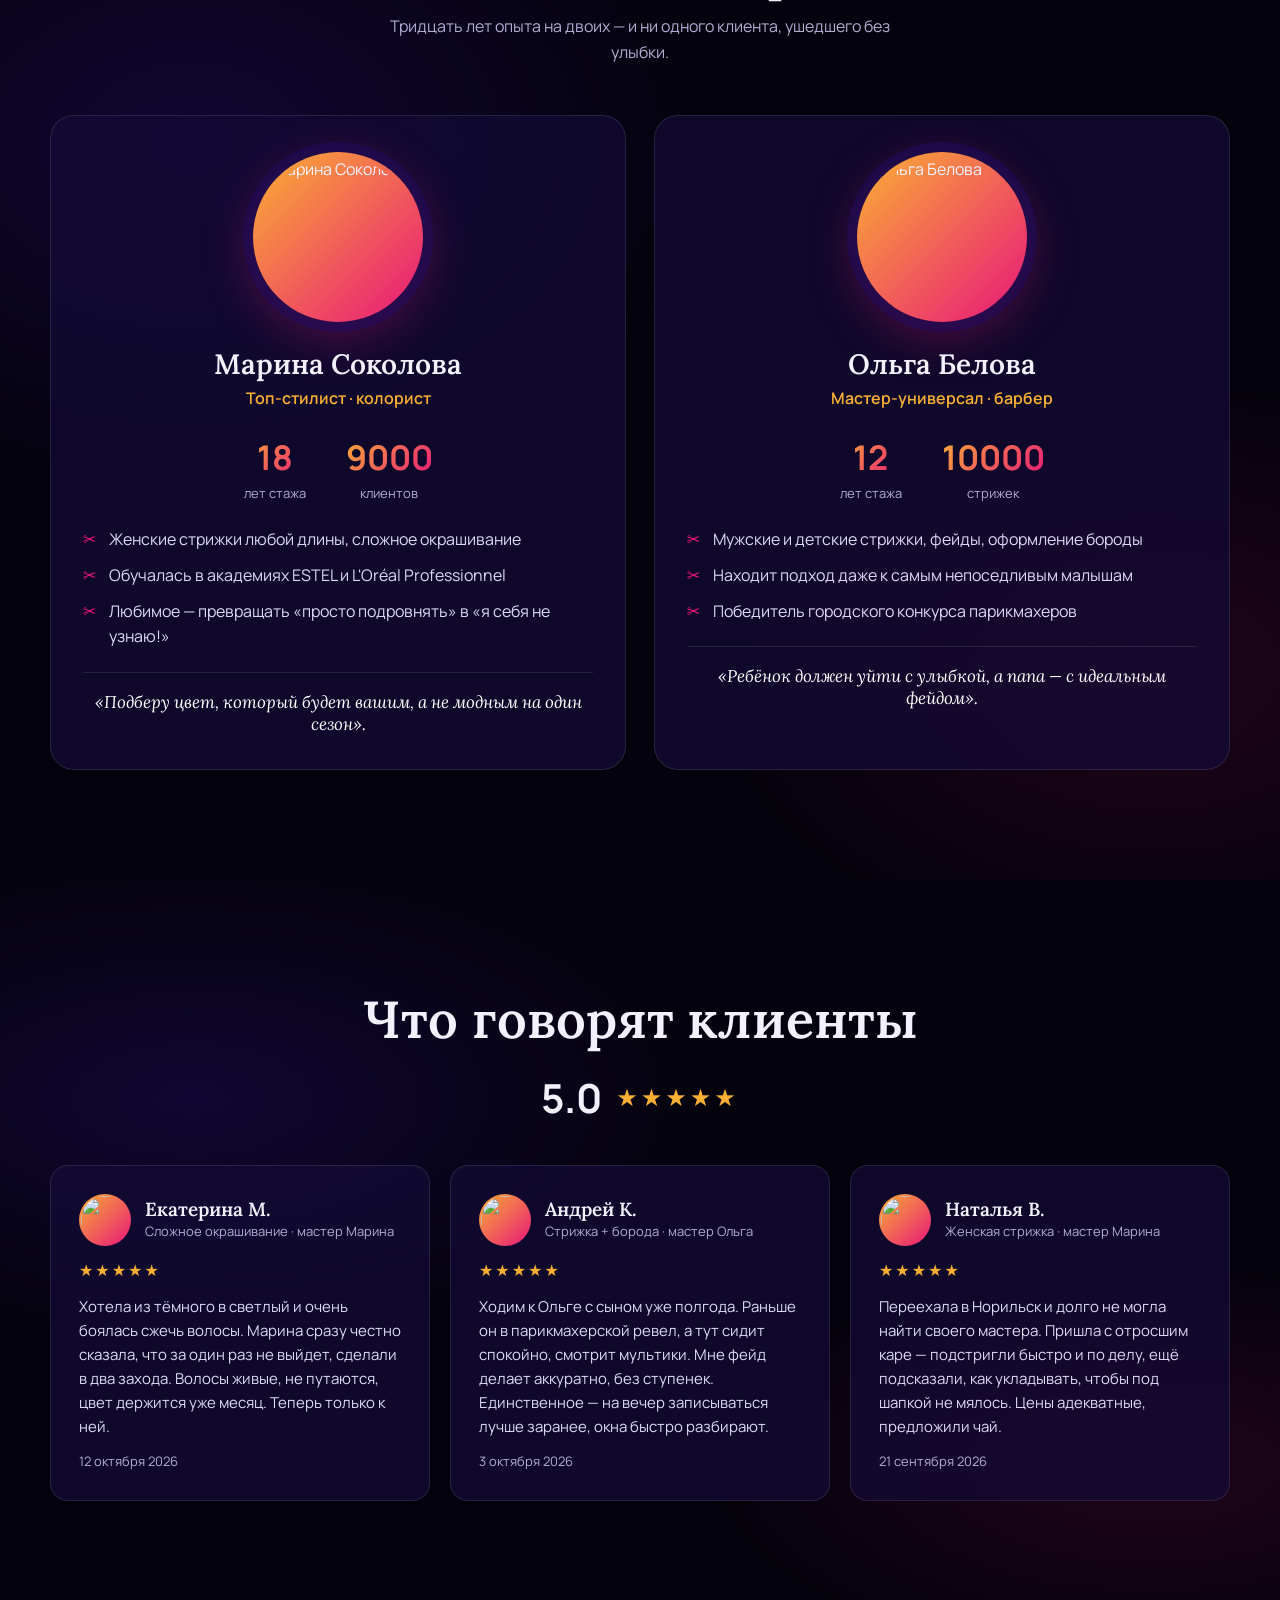
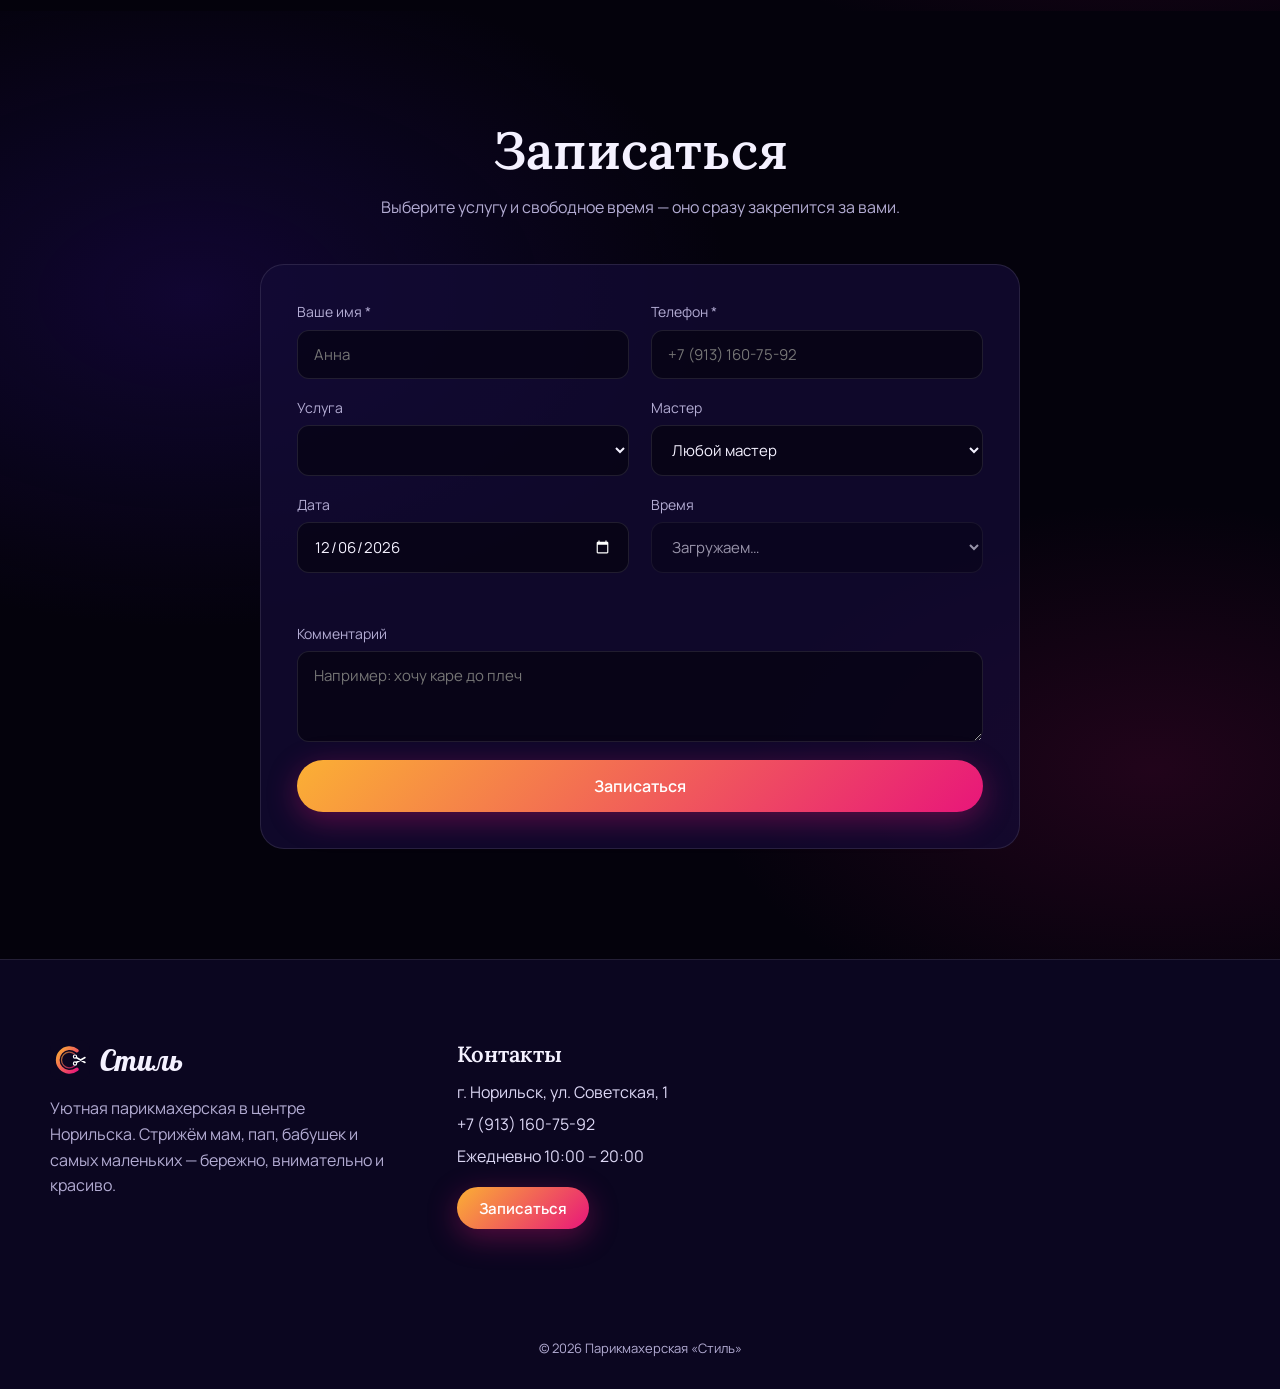
==== commit ba604cfc: "Поле даты на телефоне и значки соцсетей - Поле даты больше не выходит за границу формы на телефоне  " ====
--- a/index.html
+++ b/index.html
@@ -92,20 +92,6 @@
       <p class="hero__quote">«Не бывает плохой стрижки — бывает не тот мастер»</p>
     </div>
 
-    <ul class="socials" aria-label="Мы в соцсетях">
-      <li><a href="#" aria-label="ВКонтакте">
-        <svg viewBox="0 0 24 24"><path d="M12.8 17.5c-5.5 0-8.6-3.8-8.7-10h2.8c.1 4.6 2.1 6.5 3.7 6.9V7.5h2.6v3.9c1.6-.2 3.3-2 3.8-3.9h2.6c-.4 2.4-2.2 4.2-3.4 4.9 1.2.6 3.2 2.1 4 5.1h-2.9c-.6-1.9-2.2-3.4-4.1-3.6v3.6h-.4z"/></svg>
-      </a></li>
-      <li><a href="#" aria-label="Telegram">
-        <svg viewBox="0 0 24 24"><path d="M21.4 4.3 2.9 11.4c-1.3.5-1.2 1.2-.2 1.5l4.7 1.5 1.8 5.6c.2.6.4.8.9.8.4 0 .6-.2.9-.5l2.3-2.2 4.7 3.5c.9.5 1.5.2 1.7-.8l3.1-14.5c.3-1.3-.5-1.8-1.4-1.5zM9.3 14.6l8.9-5.6c.4-.3.8-.1.5.2l-7.4 6.7-.3 3.3-1.7-4.6z"/></svg>
-      </a></li>
-      <li><a href="#" aria-label="WhatsApp">
-        <svg viewBox="0 0 24 24"><path d="M12 2a10 10 0 0 0-8.6 15.1L2 22l5-1.3A10 10 0 1 0 12 2zm0 18.2c-1.5 0-3-.4-4.2-1.2l-.3-.2-3 .8.8-2.9-.2-.3A8.2 8.2 0 1 1 12 20.2zm4.5-6.1c-.2-.1-1.5-.7-1.7-.8-.2-.1-.4-.1-.6.1l-.8 1c-.1.2-.3.2-.5.1-.7-.3-1.4-.7-2-1.2-.6-.5-1-1.1-1.4-1.7-.1-.3 0-.4.1-.5l.4-.4.2-.4v-.4l-.8-1.9c-.2-.5-.4-.4-.6-.4h-.5c-.2 0-.5.1-.7.3-.6.6-.9 1.4-.9 2.2.1 1 .5 1.9 1.1 2.7 1.1 1.6 2.5 2.9 4.2 3.7.5.2.9.4 1.4.5.6.2 1.1.2 1.7.1.5-.1 1.5-.6 1.7-1.2.2-.4.2-.8.1-1.2l-.4-.2z"/></svg>
-      </a></li>
-      <li><a href="#" aria-label="Instagram">
-        <svg viewBox="0 0 24 24" fill="none" stroke="currentColor" stroke-width="2"><rect x="3" y="3" width="18" height="18" rx="5"/><circle cx="12" cy="12" r="4"/><circle cx="17.5" cy="6.5" r=".8" fill="currentColor"/></svg>
-      </a></li>
-    </ul>
   </section>
 
   <!-- Экран 2: услуги и цены -->
--- a/styles.css
+++ b/styles.css
@@ -115,16 +115,6 @@
 /* кисточка для окрашивания */
 .brush { filter: drop-shadow(0 8px 18px rgba(0, 0, 0, .5)); }
 
-/* соцсети */
-.socials {
-  position: absolute; z-index: 3; right: 32px; top: 50%; transform: translateY(-50%);
-  list-style: none; display: flex; flex-direction: column; gap: 22px;
-}
-.socials a { display: block; width: 24px; height: 24px; color: #fff; transition: color .2s, transform .2s; }
-.socials a:hover { color: var(--gold); transform: scale(1.15); }
-.socials svg { width: 100%; height: 100%; fill: currentColor; }
-.socials svg[fill="none"] { fill: none; }
-
 /* ---------- секции ---------- */
 .section { position: relative; padding: 110px 0; }
 .section::before {
@@ -239,11 +229,11 @@
 
 /* форма */
 .form {
-  display: grid; grid-template-columns: repeat(2, 1fr); gap: 18px 22px;
+  display: grid; grid-template-columns: repeat(2, minmax(0, 1fr)); gap: 18px 22px;
   max-width: 760px; margin: 44px auto 0; padding: 36px;
   background: var(--card); border: 1px solid var(--line); border-radius: 24px;
 }
-.field { display: grid; gap: 6px; font-size: 14px; color: var(--muted); }
+.field { display: grid; gap: 6px; min-width: 0; font-size: 14px; color: var(--muted); }
 .field--wide { grid-column: 1 / -1; }
 .field input, .field select, .field textarea {
   width: 100%; padding: 13px 16px; border-radius: 12px;
@@ -252,6 +242,12 @@
   transition: border-color .2s;
 }
 .field textarea { resize: vertical; }
+/* У поля даты на телефонах своя минимальная ширина (особенно Safari на iPhone) — из-за неё оно вылезало за форму */
+.field input[type=date] {
+  display: block; min-width: 0; max-width: 100%; min-height: 50px;
+  -webkit-appearance: none; appearance: none;
+}
+.field input[type=date]::-webkit-date-and-time-value { text-align: left; }
 .field input:focus, .field select:focus, .field textarea:focus { outline: none; border-color: var(--gold); }
 .field.is-error input, .field.is-error textarea { border-color: #ff4d6d; }
 .field__error { min-height: 0; color: #ff8fa3; font-size: 13px; }
@@ -388,10 +384,9 @@
   .header__inner { gap: 12px; }
   .phone { display: none; }
   .header__actions .btn { display: none; }
-  .socials { right: auto; left: 50%; top: auto; bottom: 24px; transform: translateX(-50%); flex-direction: row; }
-  .hero__content { padding-bottom: 240px; }
+  .hero__content { padding-bottom: 200px; }
   .hero__quote::before, .hero__quote::after { width: 16px; margin: 0 6px; }
-  .form { grid-template-columns: 1fr; padding: 24px 18px; }
+  .form { grid-template-columns: minmax(0, 1fr); padding: 24px 18px; }
   /* на телефоне «Моя запись» — крупная панель во всю ширину, чтобы её точно заметили */
   .my-booking {
     left: 12px; right: 12px; bottom: 12px;
@@ -404,7 +399,6 @@
     content: "›"; margin-left: auto; font-size: 34px; line-height: 1; opacity: .9;
   }
   .my-booking__count { top: -8px; right: 10px; min-width: 26px; height: 26px; font-size: 14px; }
-  .has-my-booking .socials { bottom: 120px; } /* не прятать соцсети под панелью */
   .has-my-booking .footer { padding-bottom: 120px; }
   .toast { bottom: 120px; }
   .master__body { padding: 20px 20px 28px; }
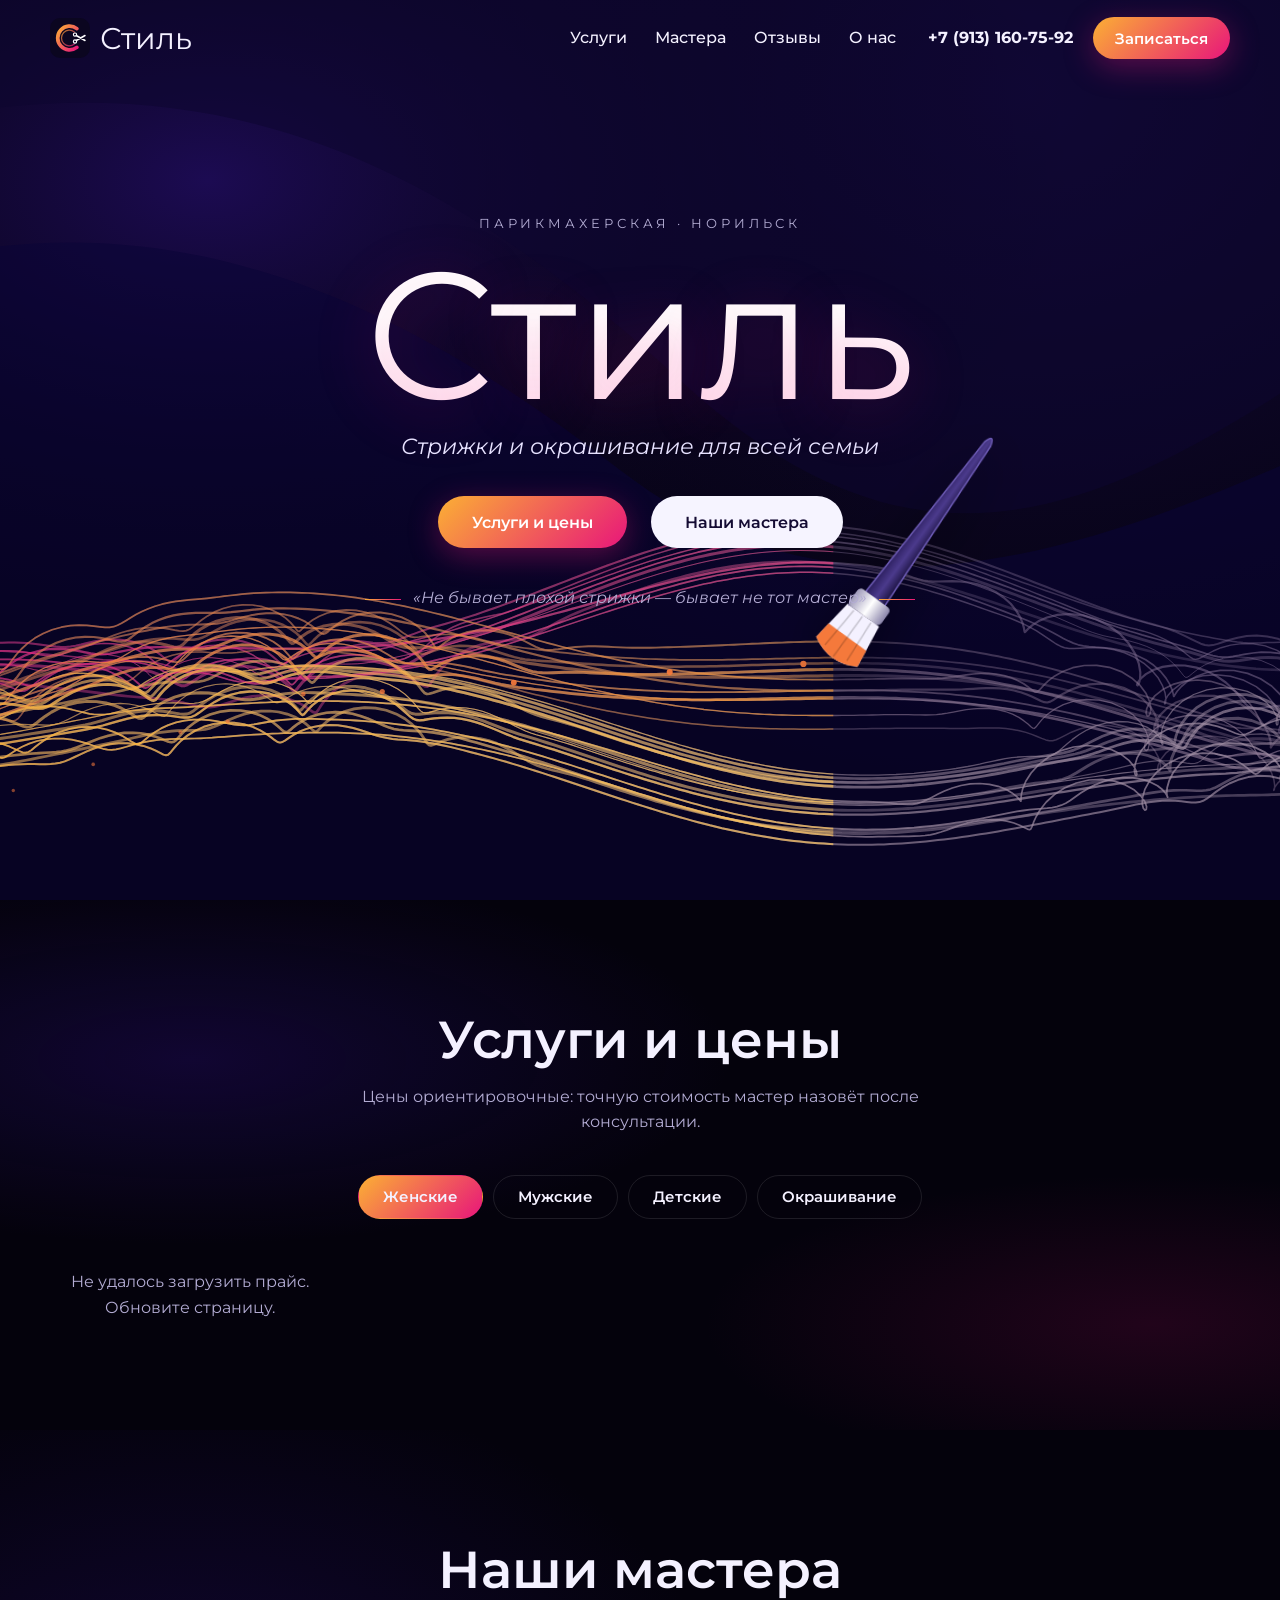
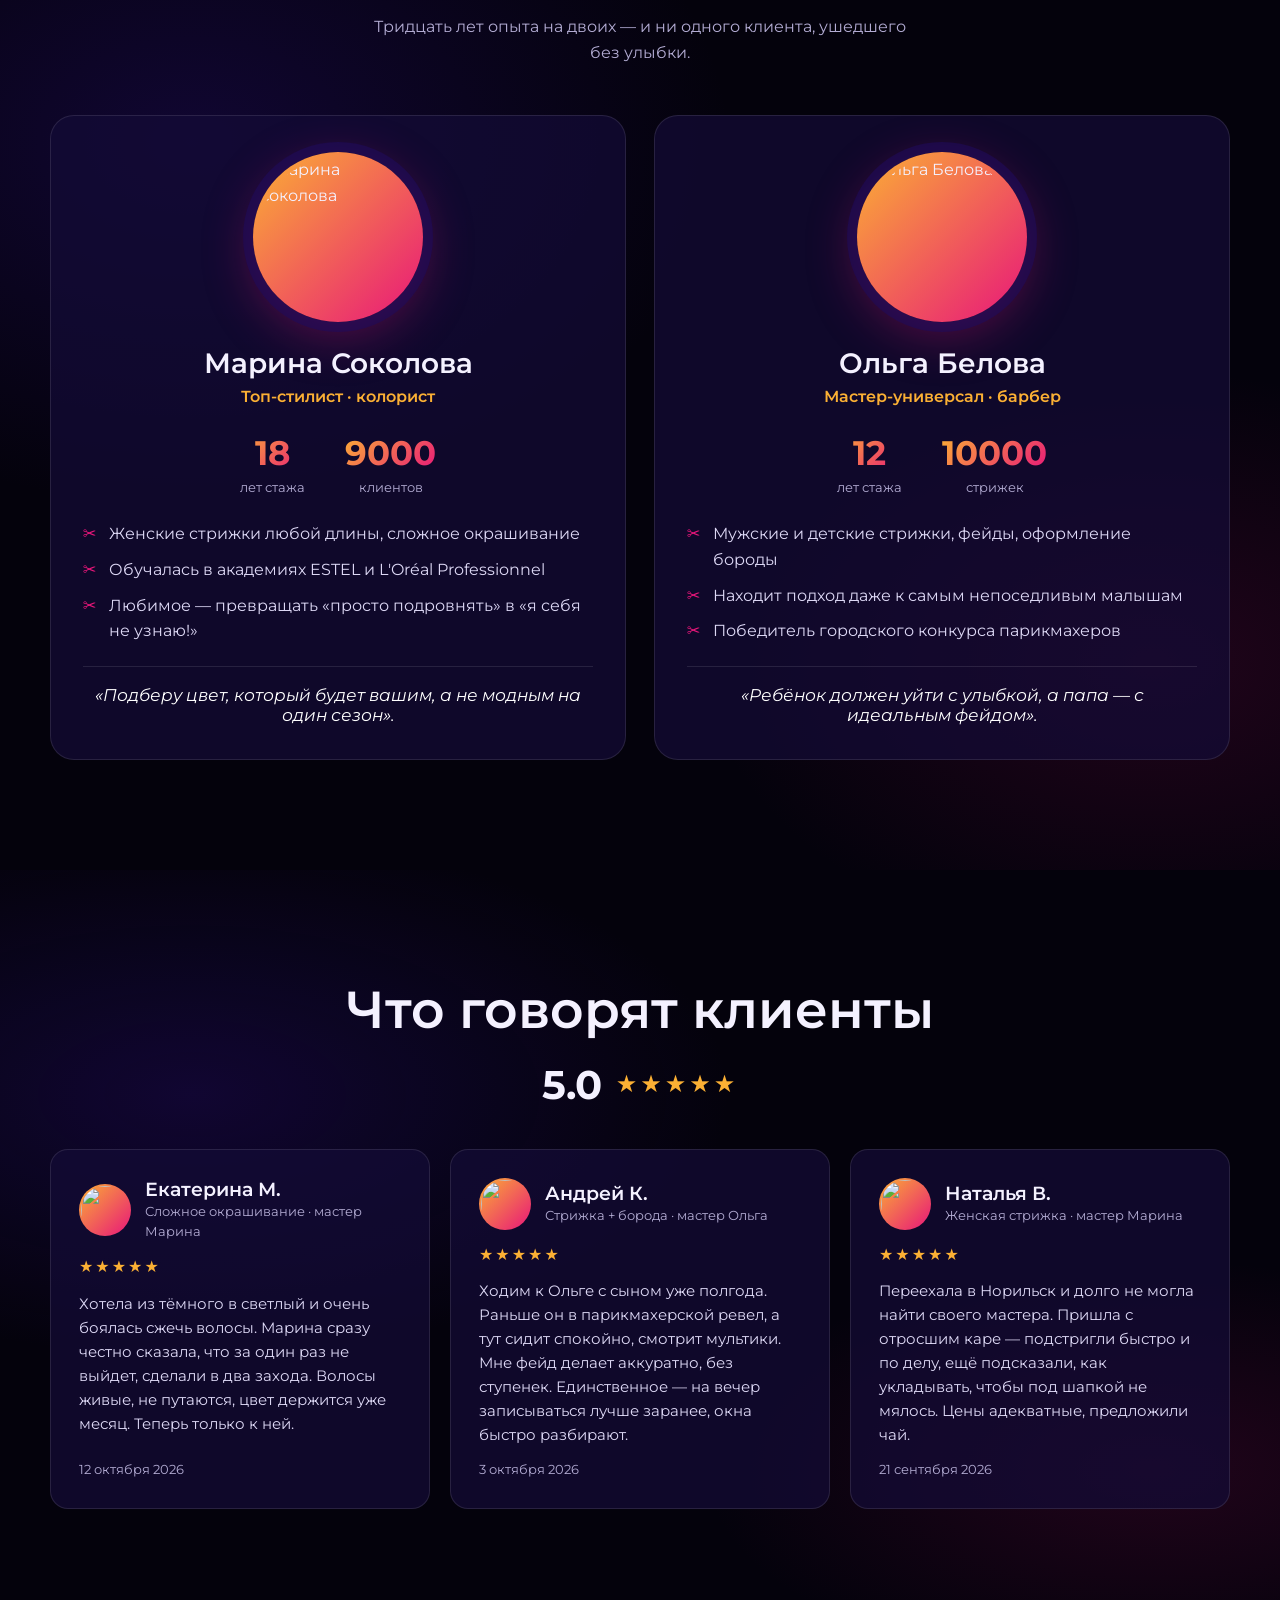
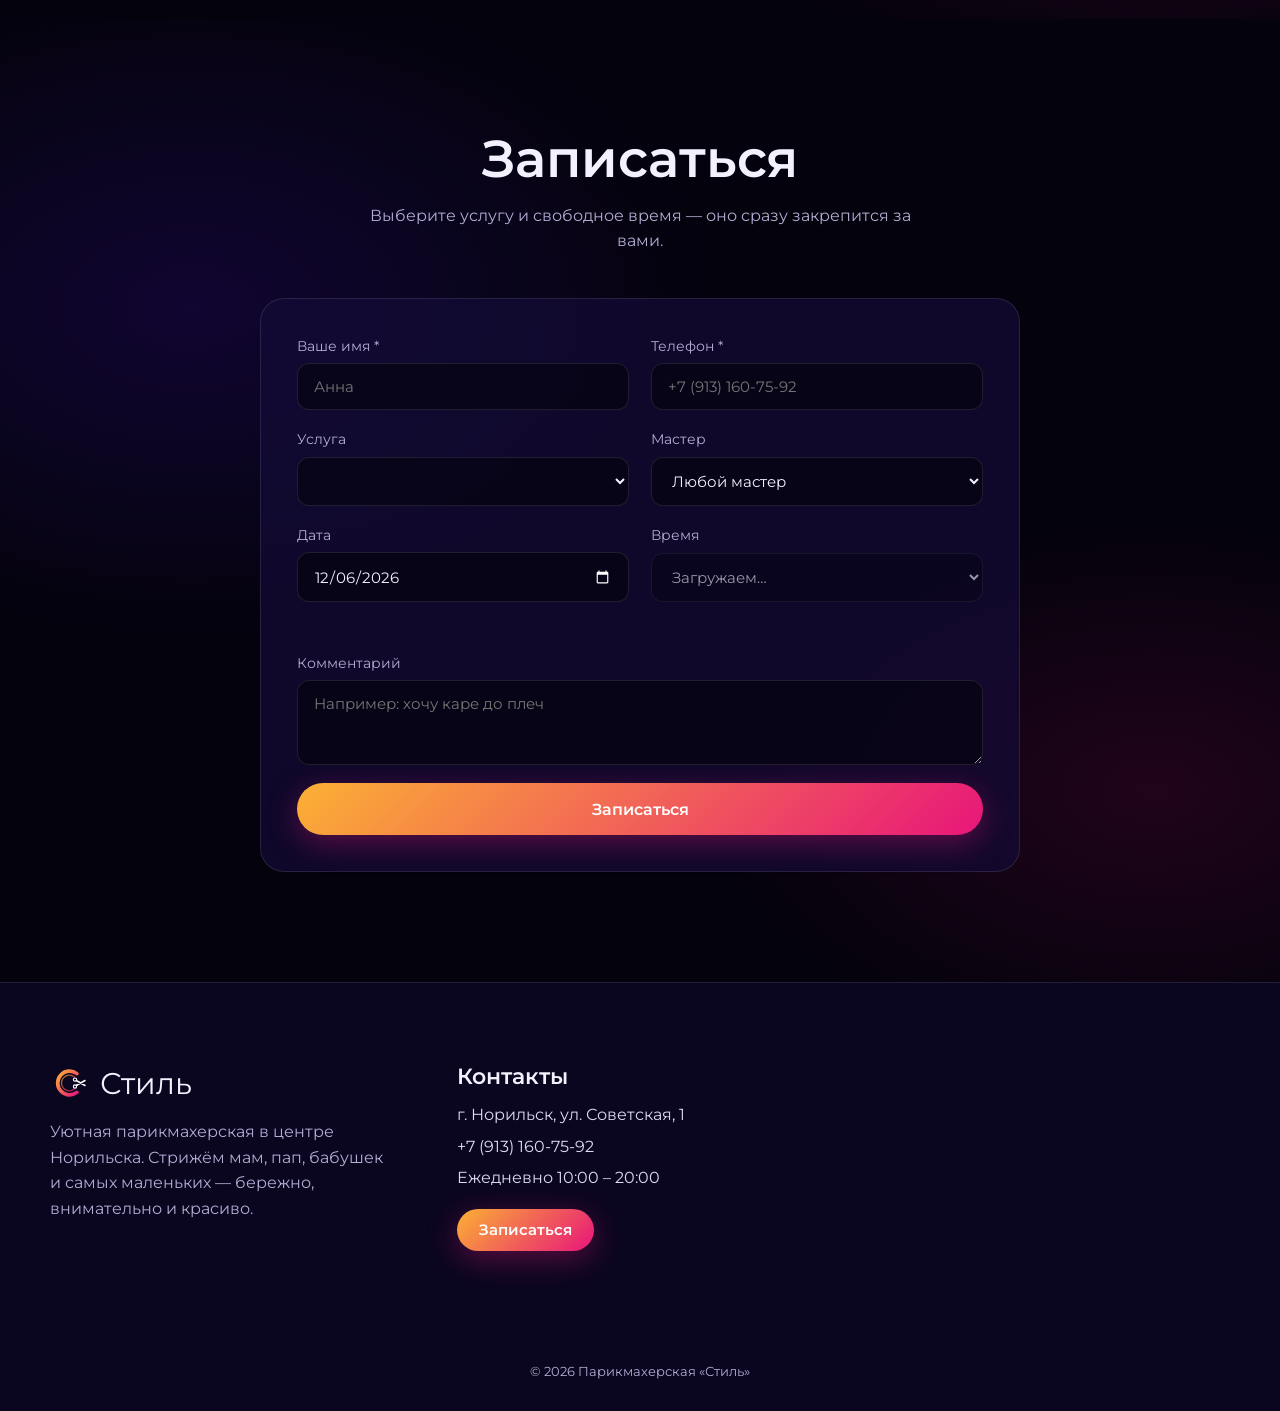
==== commit 1e196e9e: "Шрифт Montserrat для всего сайта Co-Authored-By: Claude Opus 5.5 <noreply@anthropic.com>" ====
--- a/index.html
+++ b/index.html
@@ -8,7 +8,7 @@
   <link rel="icon" href="favicon.svg" type="image/svg+xml">
   <link rel="preconnect" href="https://fonts.googleapis.com">
   <link rel="preconnect" href="https://fonts.gstatic.com" crossorigin>
-  <link href="https://fonts.googleapis.com/css2?family=Lobster&family=Lora:ital,wght@0,500;0,600;1,400&family=Manrope:wght@400;500;600;700&display=swap" rel="stylesheet">
+  <link href="https://fonts.googleapis.com/css2?family=Montserrat:ital,wght@0,400;0,500;0,600;0,700;1,400&display=swap" rel="stylesheet">
   <link rel="stylesheet" href="styles.css">
 </head>
 <body>
--- a/styles.css
+++ b/styles.css
@@ -9,9 +9,9 @@
   --pink: #E8167A;
   --grad: linear-gradient(135deg, var(--gold), var(--pink));
   --radius: 18px;
-  --font-brand: "Lobster", cursive;
-  --font-head: "Lora", Georgia, serif;
-  --font-body: "Manrope", system-ui, sans-serif;
+  --font-brand: "Montserrat", system-ui, sans-serif;
+  --font-head: "Montserrat", system-ui, sans-serif;
+  --font-body: "Montserrat", system-ui, sans-serif;
 }
 
 * { box-sizing: border-box; margin: 0; padding: 0; }
@@ -375,6 +375,7 @@
     transition: transform .3s, visibility .3s; z-index: -1;
   }
   .nav.is-open { transform: none; visibility: visible; }
+  .header__actions { margin-left: auto; } /* кнопка меню — в правом конце шапки */
   .nav a { padding: 16px 24px; border-top: 1px solid var(--line); }
   .burger { display: block; }
   .masters, .reviews { grid-template-columns: 1fr; }
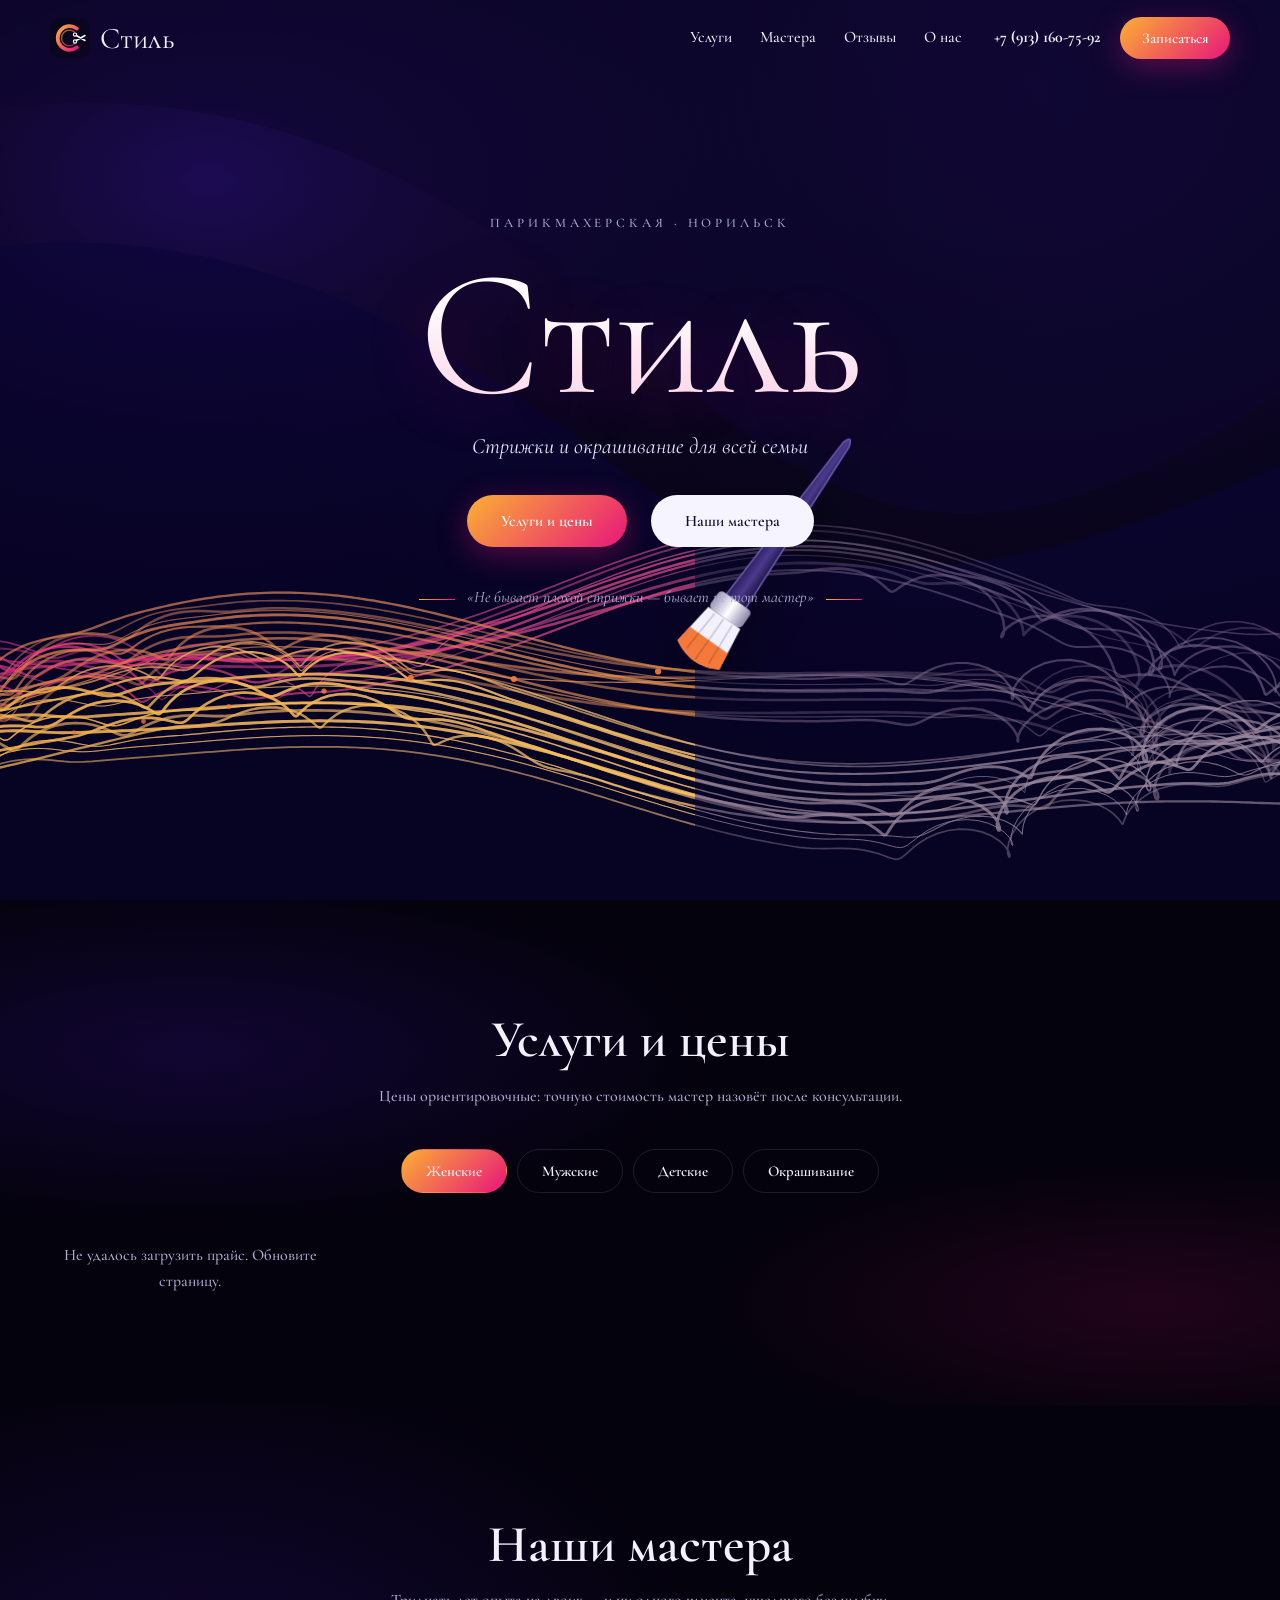
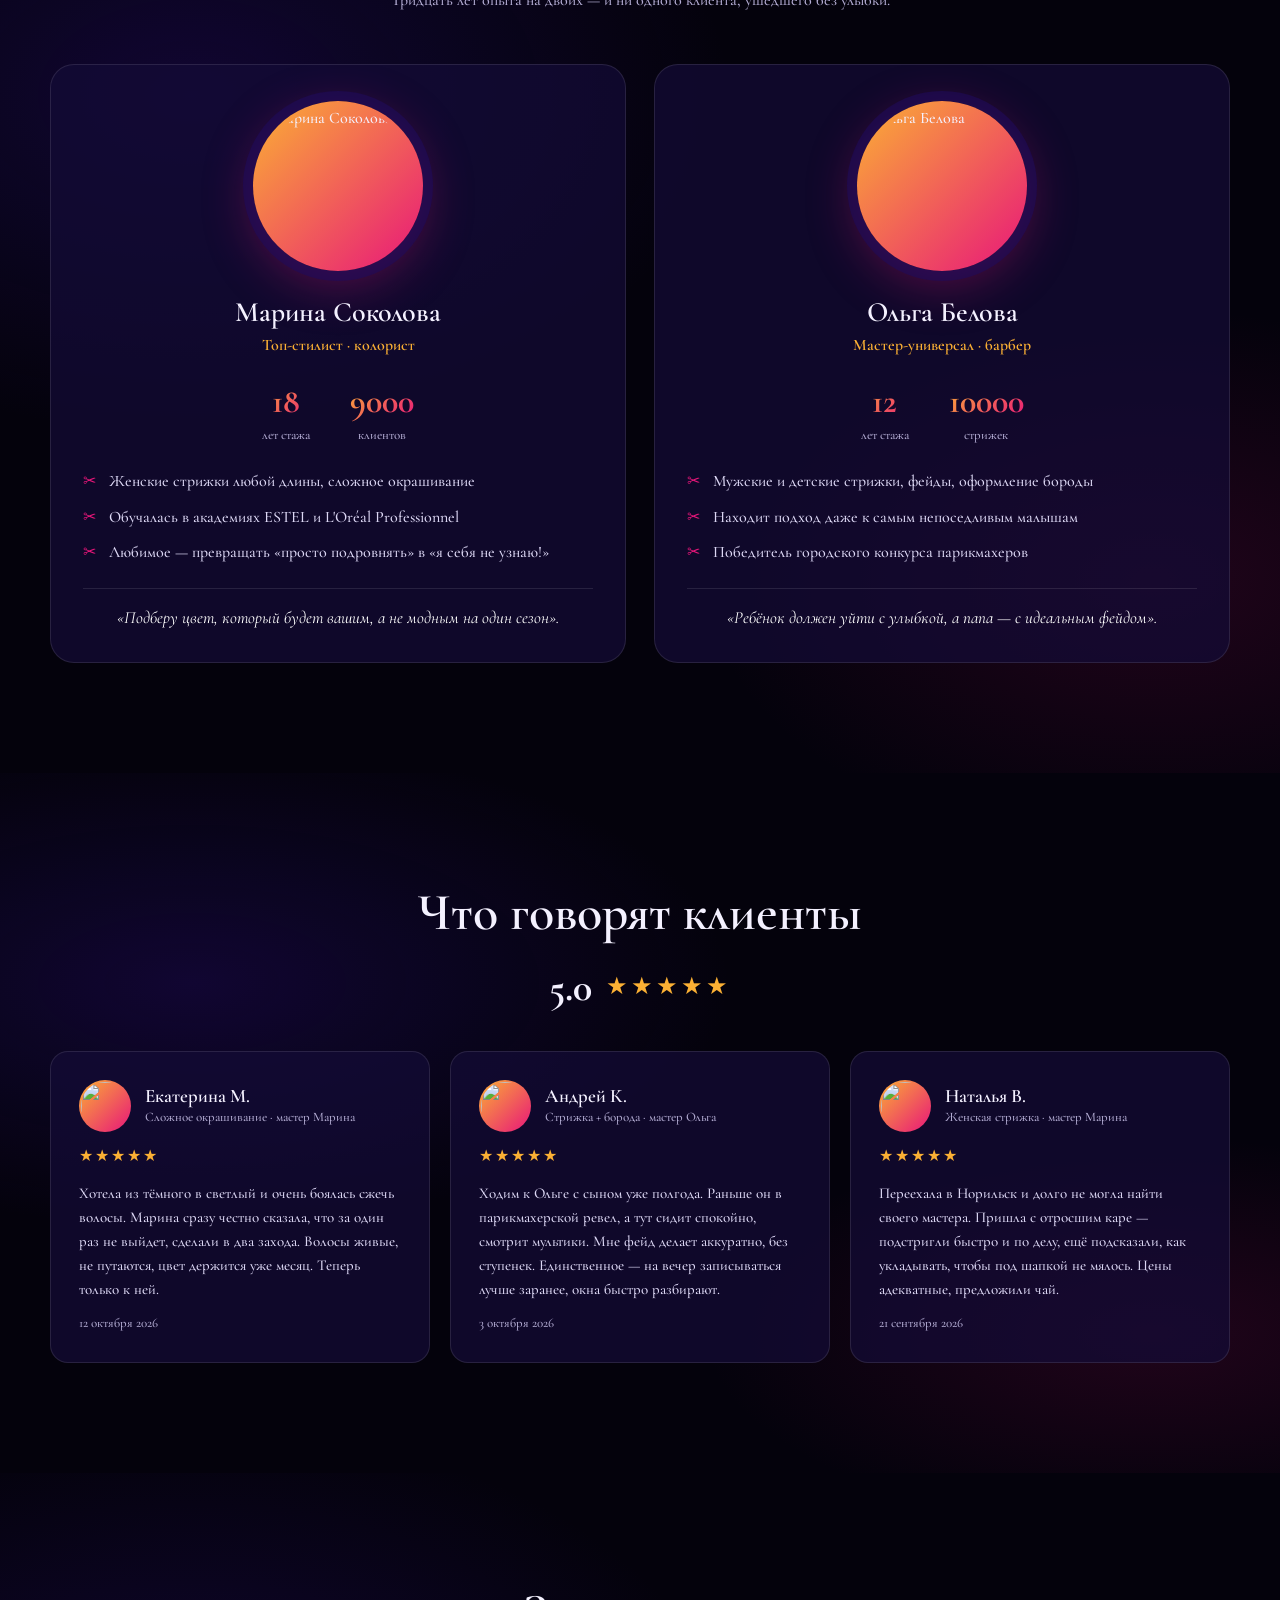
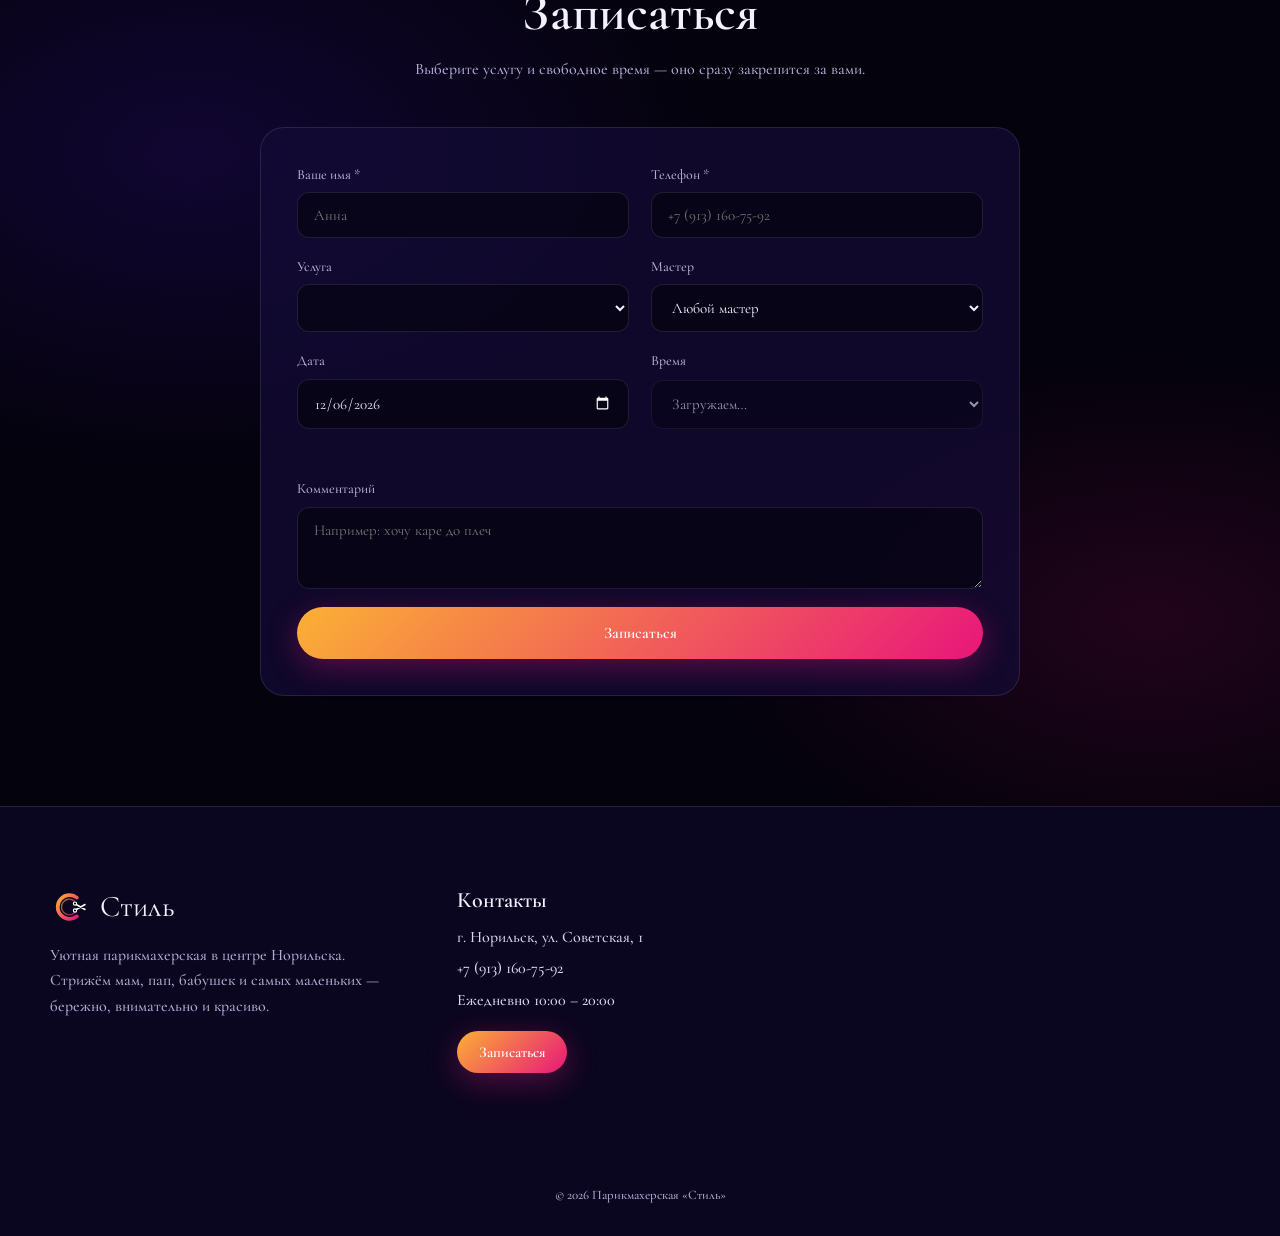
==== commit 9a1a29d3: "Шрифт Cormorant Garamond для всего сайта Co-Authored-By: Claude Opus 5.5 <noreply@anthropic.com>" ====
--- a/index.html
+++ b/index.html
@@ -8,7 +8,7 @@
   <link rel="icon" href="favicon.svg" type="image/svg+xml">
   <link rel="preconnect" href="https://fonts.googleapis.com">
   <link rel="preconnect" href="https://fonts.gstatic.com" crossorigin>
-  <link href="https://fonts.googleapis.com/css2?family=Montserrat:ital,wght@0,400;0,500;0,600;0,700;1,400&display=swap" rel="stylesheet">
+  <link href="https://fonts.googleapis.com/css2?family=Cormorant+Garamond:ital,wght@0,400;0,500;0,600;0,700;1,400;1,500&display=swap" rel="stylesheet">
   <link rel="stylesheet" href="styles.css">
 </head>
 <body>
--- a/styles.css
+++ b/styles.css
@@ -9,9 +9,9 @@
   --pink: #E8167A;
   --grad: linear-gradient(135deg, var(--gold), var(--pink));
   --radius: 18px;
-  --font-brand: "Montserrat", system-ui, sans-serif;
-  --font-head: "Montserrat", system-ui, sans-serif;
-  --font-body: "Montserrat", system-ui, sans-serif;
+  --font-brand: "Cormorant Garamond", Georgia, serif;
+  --font-head: "Cormorant Garamond", Georgia, serif;
+  --font-body: "Cormorant Garamond", Georgia, serif;
 }
 
 * { box-sizing: border-box; margin: 0; padding: 0; }
@@ -20,6 +20,7 @@
   background: var(--bg);
   color: var(--text);
   font-family: var(--font-body);
+  font-weight: 500;
   line-height: 1.6;
   overflow-x: hidden;
 }
@@ -406,6 +407,15 @@
   .section { padding: 80px 0; }
 }
 
+/* Появление снизу при прокрутке: класс .reveal ставит script.js */
+.reveal {
+  opacity: 0; transform: translateY(40px);
+  transition: opacity .7s ease, transform .7s cubic-bezier(.2, .7, .3, 1);
+  transition-delay: var(--reveal-delay, 0s);
+}
+.reveal.is-visible { opacity: 1; transform: none; }
+
 @media (prefers-reduced-motion: reduce) {
   html { scroll-behavior: auto; }
-}
+  .reveal { opacity: 1; transform: none; transition: none; }
+}
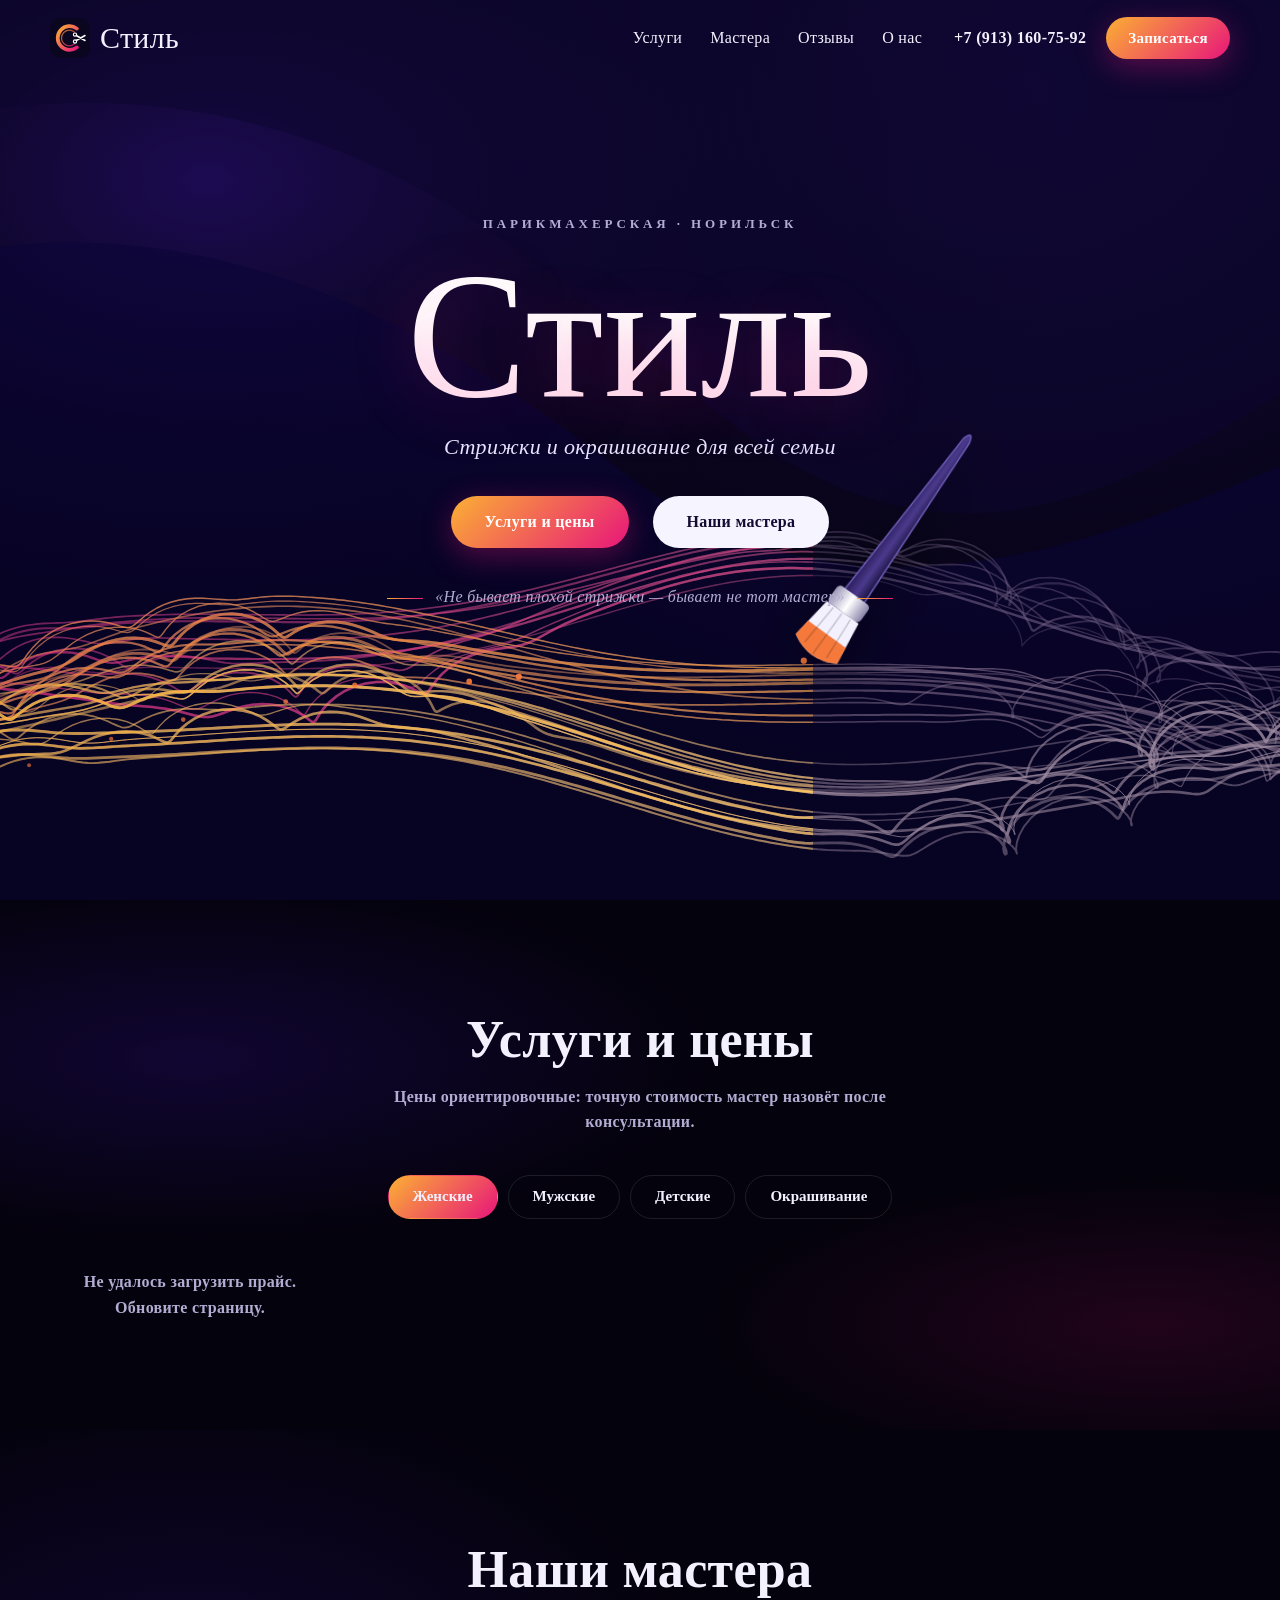
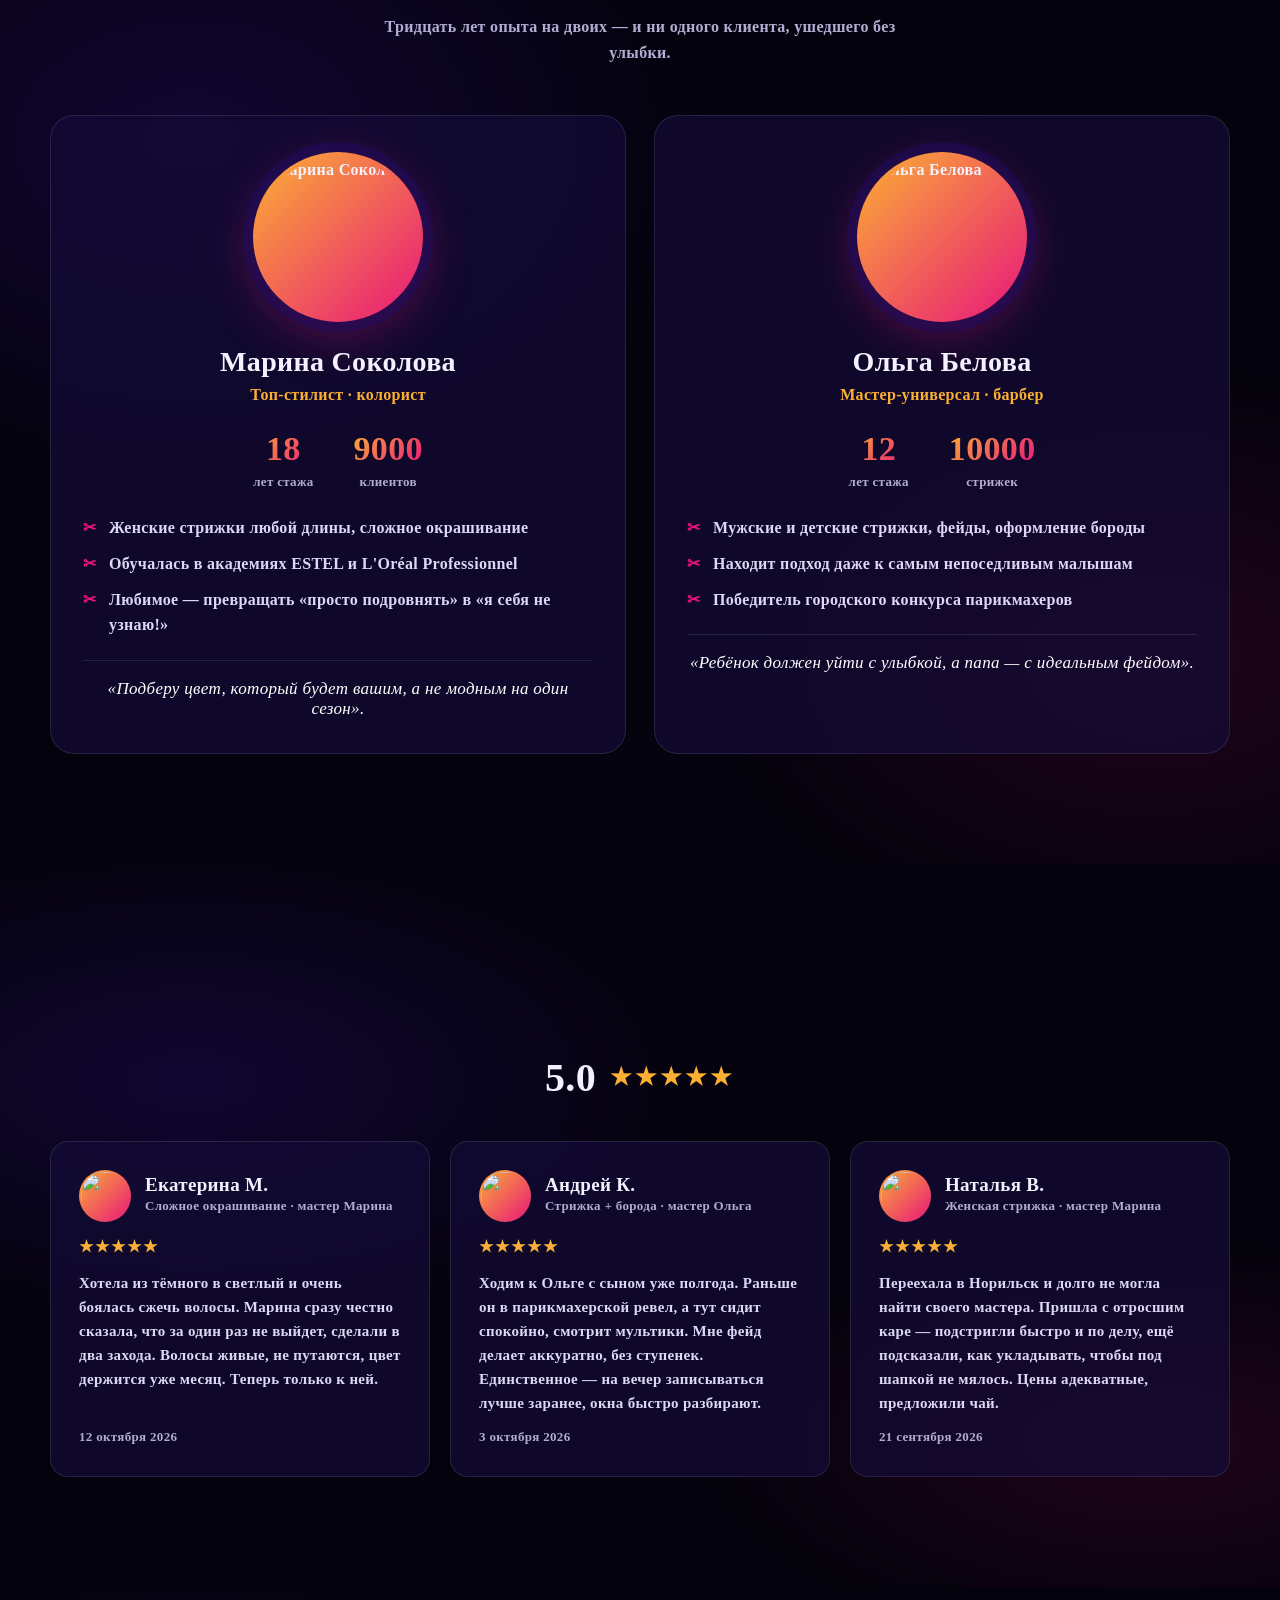
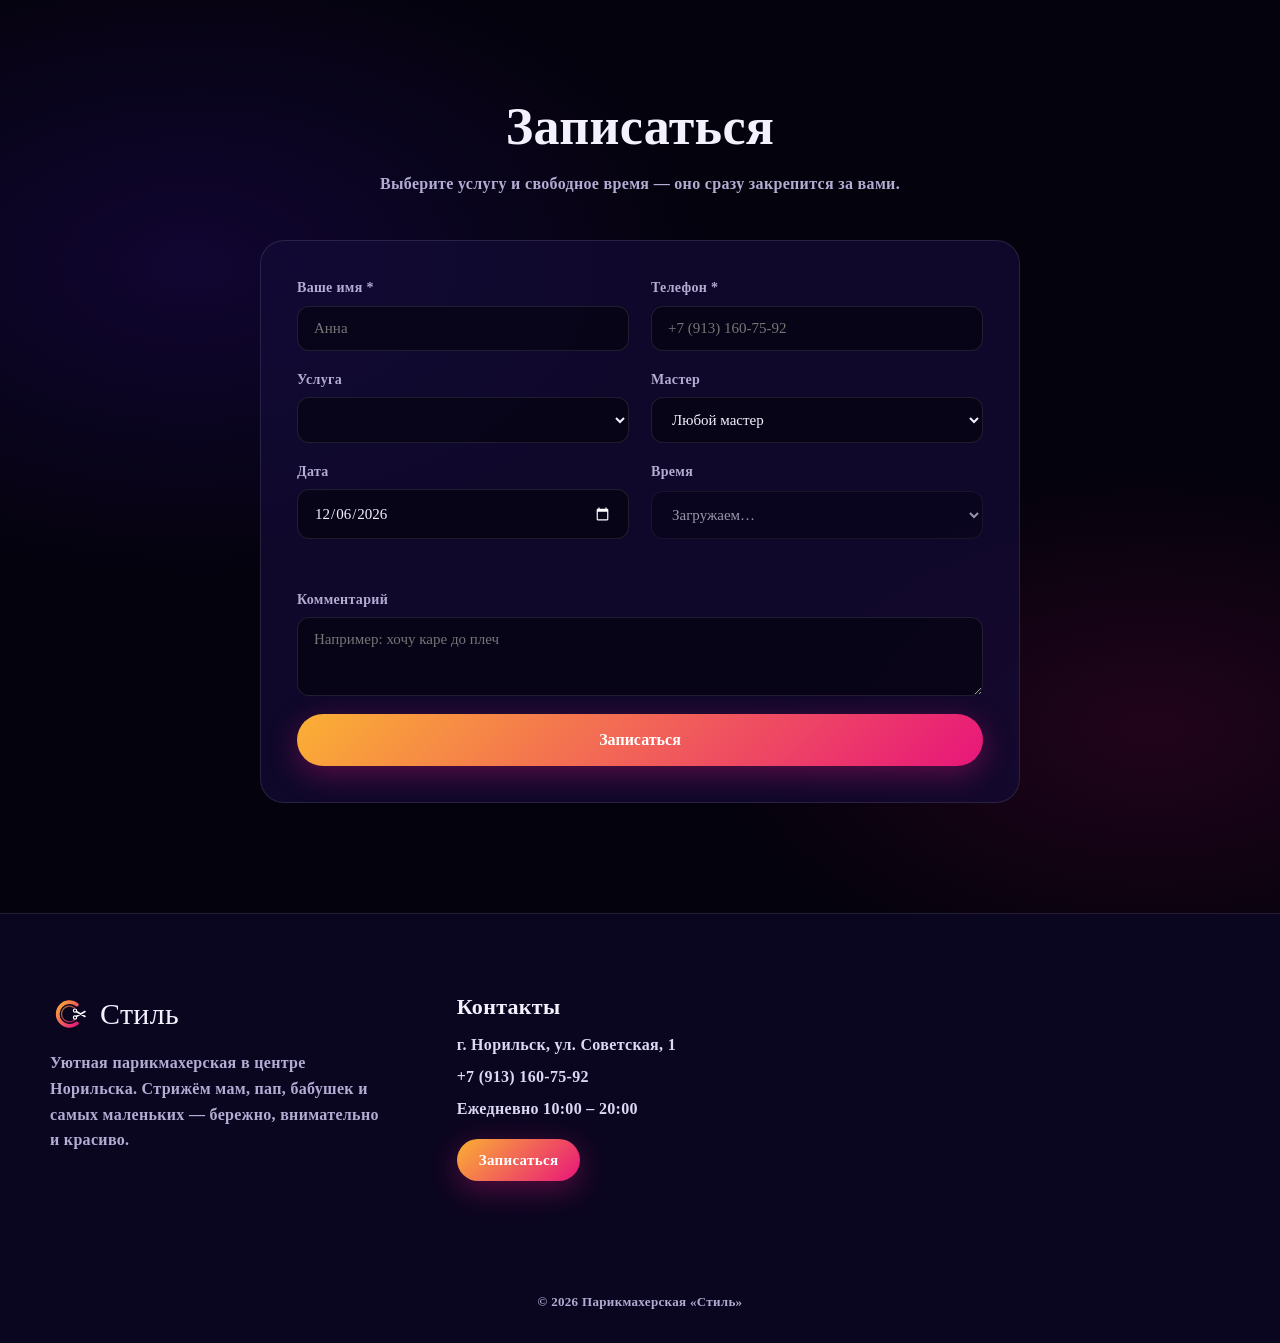
==== commit dd95c29b: "Шрифт крупнее и плотнее Co-Authored-By: Claude Opus 5.5 <noreply@anthropic.com>" ====
--- a/index.html
+++ b/index.html
@@ -6,9 +6,7 @@
   <title>Стиль — парикмахерская в Норильске</title>
   <meta name="description" content="Парикмахерская «Стиль» в Норильске: женские, мужские и детские стрижки, окрашивание. Советская, 1.">
   <link rel="icon" href="favicon.svg" type="image/svg+xml">
-  <link rel="preconnect" href="https://fonts.googleapis.com">
   <link rel="preconnect" href="https://fonts.gstatic.com" crossorigin>
-  <link href="https://fonts.googleapis.com/css2?family=Cormorant+Garamond:ital,wght@0,400;0,500;0,600;0,700;1,400;1,500&display=swap" rel="stylesheet">
   <link rel="stylesheet" href="styles.css">
 </head>
 <body>
--- a/styles.css
+++ b/styles.css
@@ -1,3 +1,59 @@
+/* Cormorant Garamond с Google Fonts, увеличенный на 15%: у шрифта мелкие буквы, size-adjust делает весь текст крупнее */
+@font-face {
+  font-family: 'Cormorant Garamond';
+  font-style: italic;
+  font-weight: 400 700;
+  font-display: swap;
+  size-adjust: 115%;
+  src: url(https://fonts.gstatic.com/s/cormorantgaramond/v21/co3ZmX5slCNuHLi8bLeY9MK7whWMhyjYrEtMmSq17w.woff2) format('woff2');
+  unicode-range: U+0301, U+0400-045F, U+0490-0491, U+04B0-04B1, U+2116;
+}
+@font-face {
+  font-family: 'Cormorant Garamond';
+  font-style: italic;
+  font-weight: 400 700;
+  font-display: swap;
+  size-adjust: 115%;
+  src: url(https://fonts.gstatic.com/s/cormorantgaramond/v21/co3ZmX5slCNuHLi8bLeY9MK7whWMhyjYrEtGmSq17w.woff2) format('woff2');
+  unicode-range: U+0100-02BA, U+02BD-02C5, U+02C7-02CC, U+02CE-02D7, U+02DD-02FF, U+0304, U+0308, U+0329, U+1D00-1DBF, U+1E00-1E9F, U+1EF2-1EFF, U+2020, U+20A0-20AB, U+20AD-20C4, U+2113, U+2C60-2C7F, U+A720-A7FF;
+}
+@font-face {
+  font-family: 'Cormorant Garamond';
+  font-style: italic;
+  font-weight: 400 700;
+  font-display: swap;
+  size-adjust: 115%;
+  src: url(https://fonts.gstatic.com/s/cormorantgaramond/v21/co3ZmX5slCNuHLi8bLeY9MK7whWMhyjYrEtImSo.woff2) format('woff2');
+  unicode-range: U+0000-00FF, U+0131, U+0152-0153, U+02BB-02BC, U+02C6, U+02DA, U+02DC, U+0304, U+0308, U+0329, U+2000-206F, U+20AC, U+2122, U+2191, U+2193, U+2212, U+2215, U+FEFF, U+FFFD;
+}
+@font-face {
+  font-family: 'Cormorant Garamond';
+  font-style: normal;
+  font-weight: 400 700;
+  font-display: swap;
+  size-adjust: 115%;
+  src: url(https://fonts.gstatic.com/s/cormorantgaramond/v21/co3bmX5slCNuHLi8bLeY9MK7whWMhyjYrXtKgS4.woff2) format('woff2');
+  unicode-range: U+0301, U+0400-045F, U+0490-0491, U+04B0-04B1, U+2116;
+}
+@font-face {
+  font-family: 'Cormorant Garamond';
+  font-style: normal;
+  font-weight: 400 700;
+  font-display: swap;
+  size-adjust: 115%;
+  src: url(https://fonts.gstatic.com/s/cormorantgaramond/v21/co3bmX5slCNuHLi8bLeY9MK7whWMhyjYp3tKgS4.woff2) format('woff2');
+  unicode-range: U+0100-02BA, U+02BD-02C5, U+02C7-02CC, U+02CE-02D7, U+02DD-02FF, U+0304, U+0308, U+0329, U+1D00-1DBF, U+1E00-1E9F, U+1EF2-1EFF, U+2020, U+20A0-20AB, U+20AD-20C4, U+2113, U+2C60-2C7F, U+A720-A7FF;
+}
+@font-face {
+  font-family: 'Cormorant Garamond';
+  font-style: normal;
+  font-weight: 400 700;
+  font-display: swap;
+  size-adjust: 115%;
+  src: url(https://fonts.gstatic.com/s/cormorantgaramond/v21/co3bmX5slCNuHLi8bLeY9MK7whWMhyjYqXtK.woff2) format('woff2');
+  unicode-range: U+0000-00FF, U+0131, U+0152-0153, U+02BB-02BC, U+02C6, U+02DA, U+02DC, U+0304, U+0308, U+0329, U+2000-206F, U+20AC, U+2122, U+2191, U+2193, U+2212, U+2215, U+FEFF, U+FFFD;
+}
+
 :root {
   --bg: #04020c;
   --bg-2: #0b0620;
@@ -20,7 +76,8 @@
   background: var(--bg);
   color: var(--text);
   font-family: var(--font-body);
-  font-weight: 500;
+  font-weight: 600;
+  letter-spacing: .02em;
   line-height: 1.6;
   overflow-x: hidden;
 }
